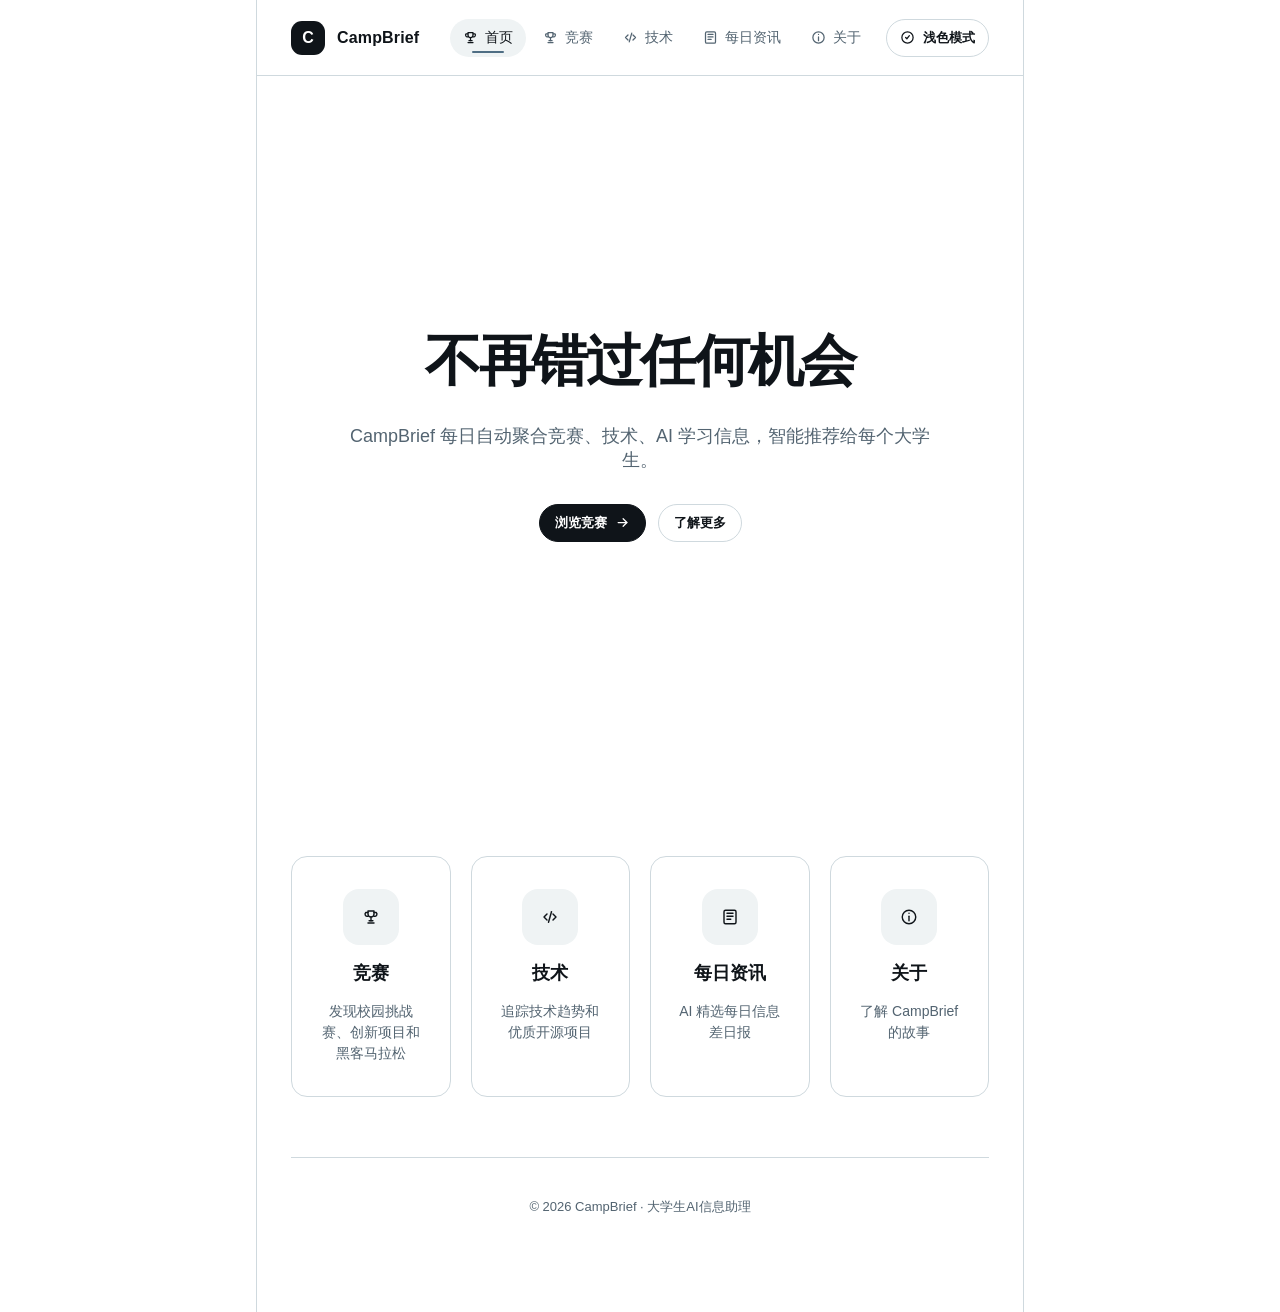
==== index.html @ 28378d20 "Initialize static site structure" ====
<!DOCTYPE html>
<html lang="zh-CN">
<head>
<meta charset="UTF-8">
<meta name="viewport" content="width=device-width, initial-scale=1.0">
<title>CampBrief - 大学生AI信息助理</title>
<link rel="stylesheet" href="assets/css/style.css">
<style>
.hero{
  min-height:80vh;
  display:flex;
  flex-direction:column;
  align-items:center;
  justify-content:center;
  text-align:center;
  padding:60px 24px;
}
.hero h1{
  font-size:56px;
  line-height:1.1;
  letter-spacing:-.04em;
  margin-bottom:20px;
}
.hero .subtitle{
  font-size:18px;
  max-width:600px;
  margin-bottom:32px;
}
.hero-actions{
  display:flex;
  gap:12px;
}
.modules{
  display:grid;
  grid-template-columns:repeat(4,1fr);
  gap:20px;
  padding:60px 0;
}
.module-card{
  display:flex;
  flex-direction:column;
  align-items:center;
  gap:16px;
  padding:32px 24px;
  border:1px solid var(--line);
  border-radius:16px;
  background:var(--panel);
  text-decoration:none;
  color:var(--text);
  transition:all .2s;
}
.module-card:hover{
  border-color:var(--line-strong);
  background:var(--control-hover);
}
.module-icon{
  width:56px;
  height:56px;
  display:grid;
  place-items:center;
  border-radius:16px;
  background:var(--option-accent-soft);
}
.module-title{
  font-size:18px;
  font-weight:700;
}
.module-desc{
  font-size:14px;
  color:var(--muted);
  text-align:center;
  line-height:1.5;
}
.footer{
  padding:40px 0;
  border-top:1px solid var(--line);
  text-align:center;
  color:var(--muted);
  font-size:13px;
}
@media(max-width:860px){
  .hero h1{font-size:36px}
  .modules{grid-template-columns:1fr 1fr}
}
@media(max-width:560px){
  .modules{grid-template-columns:1fr}
}
</style>
</head>
<body data-theme="x-light">
<svg width="0" height="0" aria-hidden="true" focusable="false" style="position:absolute">
  <symbol id="i-trophy" viewBox="0 0 24 24"><path d="M8 4h8v4a4 4 0 0 1-8 0z"/><path d="M8 6H5a3 3 0 0 0 3 5"/><path d="M16 6h3a3 3 0 0 1-3 5"/><path d="M12 12v5"/><path d="M8 20h8"/><path d="M9.5 17h5"/></symbol>
  <symbol id="i-code" viewBox="0 0 24 24"><path d="m8 8-4 4 4 4"/><path d="m16 8 4 4-4 4"/><path d="m14 5-4 14"/></symbol>
  <symbol id="i-bot" viewBox="0 0 24 24"><rect x="5" y="8" width="14" height="11" rx="4"/><path d="M12 8V4"/><path d="M9 13h.01"/><path d="M15 13h.01"/><path d="M9.5 17h5"/></symbol>
  <symbol id="i-status" viewBox="0 0 24 24"><path d="M9 12l2 2 4-5"/><circle cx="12" cy="12" r="9"/></symbol>
  <symbol id="i-news" viewBox="0 0 24 24"><rect x="4" y="3" width="16" height="18" rx="2"/><path d="M8 7h8"/><path d="M8 11h8"/><path d="M8 15h5"/></symbol>
  <symbol id="i-info" viewBox="0 0 24 24"><circle cx="12" cy="12" r="9"/><path d="M12 11v6"/><path d="M12 7h.01"/></symbol>
  <symbol id="i-arrow" viewBox="0 0 24 24"><path d="M5 12h14"/><path d="m13 6 6 6-6 6"/></symbol>
</svg>

<div class="page-shell">
  <main class="main-column">
    <header class="topbar">
      <a href="index.html" class="brand">
        <span class="brand-mark">C</span>
        <span>CampBrief</span>
      </a>
      <div class="top-actions">
        <nav class="nav" aria-label="主导航">
          <a href="index.html" class="nav-link active"><svg class="icon-sm icon"><use href="#i-trophy"/></svg>首页</a>
          <a href="pages/competitions/index.html" class="nav-link"><svg class="icon-sm icon"><use href="#i-trophy"/></svg>竞赛</a>
          <a href="pages/tech/index.html" class="nav-link"><svg class="icon-sm icon"><use href="#i-code"/></svg>技术</a>
          <a href="pages/daily-news/index.html" class="nav-link"><svg class="icon-sm icon"><use href="#i-news"/></svg>每日资讯</a>
          <a href="pages/about/index.html" class="nav-link"><svg class="icon-sm icon"><use href="#i-info"/></svg>关于</a>
        </nav>
        <button class="theme-toggle" id="themeToggle" type="button" aria-label="切换主题">
          <svg class="icon-sm icon"><use href="#i-status"/></svg>
          <span>浅色模式</span>
        </button>
      </div>
    </header>

    <div class="inner">
      <section class="hero">
        <h1>不再错过任何机会</h1>
        <p class="subtitle">CampBrief 每日自动聚合竞赛、技术、AI 学习信息，智能推荐给每个大学生。</p>
        <div class="hero-actions">
          <a href="pages/competitions/index.html" class="btn btn-primary">浏览竞赛 <svg class="icon-sm icon"><use href="#i-arrow"/></svg></a>
          <a href="pages/about/index.html" class="btn btn-secondary">了解更多</a>
        </div>
      </section>

      <section class="modules">
        <a href="pages/competitions/index.html" class="module-card">
          <span class="module-icon"><svg class="icon"><use href="#i-trophy"/></svg></span>
          <span class="module-title">竞赛</span>
          <span class="module-desc">发现校园挑战赛、创新项目和黑客马拉松</span>
        </a>
        <a href="pages/tech/index.html" class="module-card">
          <span class="module-icon"><svg class="icon"><use href="#i-code"/></svg></span>
          <span class="module-title">技术</span>
          <span class="module-desc">追踪技术趋势和优质开源项目</span>
        </a>
        <a href="pages/daily-news/index.html" class="module-card">
          <span class="module-icon"><svg class="icon"><use href="#i-news"/></svg></span>
          <span class="module-title">每日资讯</span>
          <span class="module-desc">AI 精选每日信息差日报</span>
        </a>
        <a href="pages/about/index.html" class="module-card">
          <span class="module-icon"><svg class="icon"><use href="#i-info"/></svg></span>
          <span class="module-title">关于</span>
          <span class="module-desc">了解 CampBrief 的故事</span>
        </a>
      </section>

      <footer class="footer">
        <p>© 2026 CampBrief · 大学生AI信息助理</p>
      </footer>
    </div>
  </main>
</div>

<script src="assets/js/main.js"></script>
</body>
</html>
---- assets/css/style.css ----
:root{
  --space:#000000;
  --navy:#0F1419;
  --blue:#1D9BF0;
  --mist:#71767B;
  --ice:#E7E9EA;
  --panel:#0F1419;
  --panel-2:#16181C;
  --line:#2F3336;
  --line-strong:#536471;
  --text:#E7E9EA;
  --muted:#71767B;
  --soft:#536471;
  --disabled:#4D545A;
  --accent:#1D9BF0;
  --option-accent:#8AB4D6;
  --option-accent-soft:rgba(138,180,214,.12);
  --focus-ring:rgba(29,155,240,.16);
  --thumb-orbit:rgba(239,243,244,.08);
  --thumb-line:rgba(239,243,244,.12);
  --control-hover:rgba(231,233,234,.08);
  --solid-action-bg:#E7E9EA;
  --solid-action-text:#000000;
  --brand-mark-bg:#E7E9EA;
  --brand-mark-text:#000000;
  --radius:14px;
  --radius-sm:10px;
  --font:"Inter","Noto Sans SC","PingFang SC","Microsoft YaHei",Arial,sans-serif;
}

body[data-theme="x-light"]{
  --space:#FFFFFF;
  --navy:#F7F9F9;
  --blue:#1D9BF0;
  --mist:#536471;
  --ice:#0F1419;
  --panel:#FFFFFF;
  --panel-2:#EFF3F4;
  --line:#CFD9DE;
  --line-strong:#8B98A5;
  --text:#0F1419;
  --muted:#536471;
  --soft:#71767B;
  --disabled:#AAB8C2;
  --accent:#1D9BF0;
  --option-accent:#4F6E84;
  --option-accent-soft:#EFF3F4;
  --focus-ring:rgba(29,155,240,.16);
  --thumb-orbit:rgba(15,20,25,.08);
  --thumb-line:rgba(15,20,25,.12);
  --control-hover:#EFF3F4;
  --status-pending-text:#536471;
  --status-pending-line:#CFD9DE;
  --status-pending-bg:#F7F9F9;
  --status-open-text:#0F6FAE;
  --status-open-line:rgba(29,155,240,.44);
  --status-open-bg:rgba(29,155,240,.10);
  --status-closed-text:#71767B;
  --status-closed-line:#CFD9DE;
  --status-closed-bg:#EFF3F4;
  --status-done-text:#536471;
  --status-done-line:#CFD9DE;
  --status-done-bg:#F7F9F9;
  --solid-action-bg:#0F1419;
  --solid-action-text:#FFFFFF;
  --brand-mark-bg:#0F1419;
  --brand-mark-text:#FFFFFF;
}

*{box-sizing:border-box;margin:0;padding:0}
html{background:var(--space)}
body{
  min-height:100vh;
  font-family:var(--font);
  color:var(--text);
  background:var(--space);
  -webkit-font-smoothing:antialiased;
}
button,input{font:inherit}
button{cursor:pointer}

.icon{
  width:18px;
  height:18px;
  stroke:currentColor;
  stroke-width:1.9;
  stroke-linecap:round;
  stroke-linejoin:round;
  fill:none;
  flex:0 0 auto;
}
.icon-sm{width:15px;height:15px;stroke-width:2}

.page-shell{
  min-height:100vh;
  display:grid;
  grid-template-columns:minmax(0,1fr) minmax(720px,60vw) minmax(0,1fr);
}
.main-column{
  grid-column:2;
  min-height:100vh;
  border-left:1px solid var(--line);
  border-right:1px solid var(--line);
  background:var(--space);
}
.inner{
  width:100%;
  padding:0 34px 56px;
}

.topbar{
  height:76px;
  display:flex;
  align-items:center;
  justify-content:space-between;
  border-bottom:1px solid var(--line);
  padding:0 34px;
  background:var(--space);
}
.top-actions{
  display:flex;
  align-items:center;
  gap:12px;
}
.theme-toggle{
  display:inline-flex;
  align-items:center;
  gap:8px;
  min-height:38px;
  padding:0 13px;
  border:1px solid var(--line);
  border-radius:999px;
  color:var(--text);
  background:var(--panel);
  font-size:13px;
  font-weight:720;
}
.theme-toggle:hover{
  background:var(--control-hover);
  border-color:var(--line-strong);
}
.brand{
  display:flex;
  align-items:center;
  gap:12px;
  font-weight:760;
  letter-spacing:.01em;
  color:var(--text);
  text-decoration:none;
}
.brand-mark{
  width:34px;
  height:34px;
  display:grid;
  place-items:center;
  border-radius:11px;
  color:var(--brand-mark-text);
  background:var(--brand-mark-bg);
  font-weight:850;
}
.nav{
  display:flex;
  align-items:center;
  gap:4px;
}
.nav-link{
  position:relative;
  display:flex;
  align-items:center;
  gap:7px;
  padding:10px 13px;
  border:0;
  border-radius:999px;
  color:var(--muted);
  background:transparent;
  font-size:14px;
  text-decoration:none;
}
.nav-link.active{
  color:var(--text);
  background:var(--control-hover);
}
.nav-link.active::after{
  content:"";
  position:absolute;
  left:22px;
  right:22px;
  bottom:4px;
  height:2px;
  border-radius:999px;
  background:var(--option-accent);
}

.title-row{
  display:flex;
  align-items:flex-end;
  justify-content:space-between;
  gap:24px;
  padding:42px 0 24px;
}
.eyebrow{
  display:inline-flex;
  align-items:center;
  gap:8px;
  color:var(--option-accent);
  font-size:13px;
  font-weight:700;
  letter-spacing:.08em;
  text-transform:uppercase;
  margin-bottom:10px;
}
h1{
  font-size:42px;
  line-height:1.05;
  letter-spacing:-.035em;
}
.subtitle{
  margin-top:12px;
  color:var(--muted);
  font-size:15px;
}
.count-pill{
  display:inline-flex;
  align-items:center;
  gap:8px;
  min-width:148px;
  justify-content:center;
  padding:10px 14px;
  color:var(--text);
  border:1px solid var(--line);
  border-radius:999px;
  background:var(--panel-2);
  font-size:13px;
  white-space:nowrap;
}

.filter-panel{
  border:1px solid var(--line);
  border-radius:18px;
  background:var(--panel);
  padding:26px;
}
.filter-row{
  display:grid;
  grid-template-columns:118px 1fr;
  gap:18px;
  align-items:center;
}
.filter-row + .filter-row{margin-top:22px}
.filter-label{
  display:flex;
  align-items:center;
  gap:8px;
  color:var(--text);
  font-size:15px;
  font-weight:720;
}
.options{
  display:flex;
  align-items:center;
  flex-wrap:wrap;
  gap:10px 18px;
}
.option{
  display:inline-flex;
  align-items:center;
  gap:7px;
  min-height:32px;
  border:0;
  border-radius:999px;
  padding:6px 0;
  color:var(--muted);
  background:transparent;
  font-size:15px;
}
.option:hover{color:var(--text)}
.option.active{
  color:var(--option-accent);
  font-weight:720;
}
.option.active .option-dot{background:var(--option-accent)}
.option-dot{
  width:6px;
  height:6px;
  border-radius:50%;
  background:transparent;
  box-shadow:0 0 0 1px currentColor inset;
}
.search-wrap{
  position:relative;
  margin-top:24px;
}
.search-wrap .icon{
  position:absolute;
  left:18px;
  top:50%;
  transform:translateY(-50%);
  color:var(--muted);
}
.search-input{
  width:100%;
  height:48px;
  padding:0 18px 0 48px;
  color:var(--text);
  background:var(--panel-2);
  border:1px solid var(--line);
  border-radius:999px;
  outline:none;
}
.search-input::placeholder{color:var(--soft)}
.search-input:focus{
  border-color:var(--accent);
  box-shadow:0 0 0 3px var(--focus-ring);
}

.content-toolbar{
  display:flex;
  align-items:center;
  justify-content:space-between;
  padding:28px 2px 14px;
  color:var(--muted);
  font-size:14px;
}
.sort-pill{
  display:inline-flex;
  align-items:center;
  gap:8px;
  color:var(--muted);
  border:1px solid var(--line);
  border-radius:999px;
  background:var(--panel);
  padding:8px 12px;
}

.cards{
  display:flex;
  flex-direction:column;
  gap:16px;
}
.card{
  display:grid;
  grid-template-columns:260px minmax(0,1fr);
  gap:24px;
  padding:18px;
  border:1px solid var(--line);
  border-radius:16px;
  background:var(--panel);
}
.card[hidden]{display:none}
.thumb{
  min-height:164px;
  border:1px solid var(--line);
  border-radius:13px;
  background:var(--panel-2);
  display:grid;
  place-items:center;
  overflow:hidden;
  position:relative;
}
.thumb::before,
.thumb::after{
  content:"";
  position:absolute;
  border-radius:999px;
  border:1px solid var(--thumb-orbit);
}
.thumb::before{
  width:170px;
  height:170px;
  right:-54px;
  top:-72px;
}
.thumb::after{
  width:230px;
  height:230px;
  left:-98px;
  bottom:-136px;
}
.thumb-inner{
  position:relative;
  z-index:1;
  display:flex;
  flex-direction:column;
  align-items:center;
  gap:12px;
  color:var(--muted);
  font-size:13px;
}
.thumb-icon{
  width:54px;
  height:54px;
  border-radius:18px;
  display:grid;
  place-items:center;
  border:1px solid var(--line);
  background:var(--option-accent-soft);
}
.thumb-lines{
  display:flex;
  flex-direction:column;
  gap:6px;
  align-items:center;
}
.thumb-lines span{
  display:block;
  height:5px;
  border-radius:999px;
  background:var(--thumb-line);
}
.thumb-lines span:nth-child(1){width:112px}
.thumb-lines span:nth-child(2){width:72px}

.card-main{
  min-width:0;
  display:flex;
  flex-direction:column;
  gap:12px;
}
.card-head{
  display:flex;
  justify-content:space-between;
  gap:18px;
  align-items:flex-start;
}
.card-title{
  color:var(--text);
  font-size:21px;
  line-height:1.3;
  font-weight:780;
  letter-spacing:-.015em;
}
.meta-line{
  display:flex;
  align-items:center;
  flex-wrap:wrap;
  gap:10px 16px;
  color:var(--muted);
  font-size:14px;
}
.meta-item{
  display:inline-flex;
  align-items:center;
  gap:7px;
}
.desc{
  color:var(--muted);
  font-size:14px;
  line-height:1.7;
  max-width:680px;
}

.badge{
  display:inline-flex;
  align-items:center;
  gap:7px;
  height:30px;
  padding:0 11px;
  border-radius:999px;
  border:1px solid var(--line);
  color:var(--muted);
  background:var(--panel-2);
  font-size:12px;
  font-weight:720;
  white-space:nowrap;
}
.badge-prize{
  color:var(--ice);
  border-color:var(--line-strong);
  background:var(--option-accent-soft);
}
.status-badge.status-pending{
  color:var(--status-pending-text,#8B98A5);
  border-color:var(--status-pending-line,#38444D);
  background:var(--status-pending-bg,rgba(56,68,77,.18));
}
.status-badge.status-open{
  color:var(--status-open-text,#1D9BF0);
  border-color:var(--status-open-line,rgba(29,155,240,.72));
  background:var(--status-open-bg,rgba(29,155,240,.12));
}
.status-badge.status-closed{
  color:var(--status-closed-text,#71767B);
  border-color:var(--status-closed-line,#2F3336);
  background:var(--status-closed-bg,rgba(47,51,54,.38));
}
.status-badge.status-done{
  color:var(--status-done-text,#A5ADB4);
  border-color:var(--status-done-line,#38444D);
  background:var(--status-done-bg,rgba(56,68,77,.18));
}

.actions{
  display:flex;
  align-items:center;
  gap:10px;
  margin-top:auto;
  padding-top:4px;
}
.btn{
  display:inline-flex;
  align-items:center;
  justify-content:center;
  gap:8px;
  min-height:38px;
  border-radius:999px;
  padding:0 15px;
  border:1px solid var(--line);
  background:transparent;
  color:var(--text);
  font-size:13px;
  font-weight:740;
}
.btn-primary{
  color:var(--solid-action-text);
  background:var(--solid-action-bg);
  border-color:var(--solid-action-bg);
}
.btn-secondary:hover{
  color:var(--text);
  border-color:var(--line-strong);
  background:var(--control-hover);
}

.pagination{
  display:flex;
  align-items:center;
  justify-content:center;
  gap:10px;
  padding-top:28px;
}
.page-btn{
  width:40px;
  height:40px;
  display:inline-flex;
  align-items:center;
  justify-content:center;
  border-radius:50%;
  border:1.5px solid var(--line);
  color:var(--soft);
  background:var(--panel);
  font-size:14px;
  font-weight:600;
  transition:all .15s;
}
.page-btn:hover{
  color:var(--text);
  border-color:var(--line-strong);
}
.page-btn.active{
  color:var(--text);
  border-color:var(--text);
  background:var(--panel);
  font-weight:800;
}

.placeholder-panel{
  border:1px solid var(--line);
  border-radius:18px;
  background:var(--panel);
  padding:28px;
}
.placeholder-panel h2{
  color:var(--text);
  font-size:22px;
  line-height:1.3;
  margin-bottom:12px;
}
.placeholder-panel p{
  color:var(--muted);
  font-size:15px;
  line-height:1.8;
  max-width:720px;
}
.placeholder-actions{
  display:flex;
  align-items:center;
  flex-wrap:wrap;
  gap:12px;
  margin-top:22px;
}
a.btn{
  text-decoration:none;
}

@media(max-width:1200px){
  .page-shell{grid-template-columns:0 minmax(0,1fr) 0}
  .main-column{border:0}
  .inner,.topbar{padding-left:24px;padding-right:24px}
}
@media(max-width:860px){
  .topbar{height:auto;align-items:flex-start;gap:16px;padding-top:16px;padding-bottom:16px;position:static}
  .top-actions{align-items:flex-end;flex-direction:column}
  .nav{flex-wrap:wrap;justify-content:flex-end}
  .title-row{align-items:flex-start;flex-direction:column}
  .filter-row{grid-template-columns:1fr;gap:10px}
  .card{grid-template-columns:1fr}
  .thumb{min-height:150px}
  .card-head{flex-direction:column}
  .actions{flex-wrap:wrap}
}
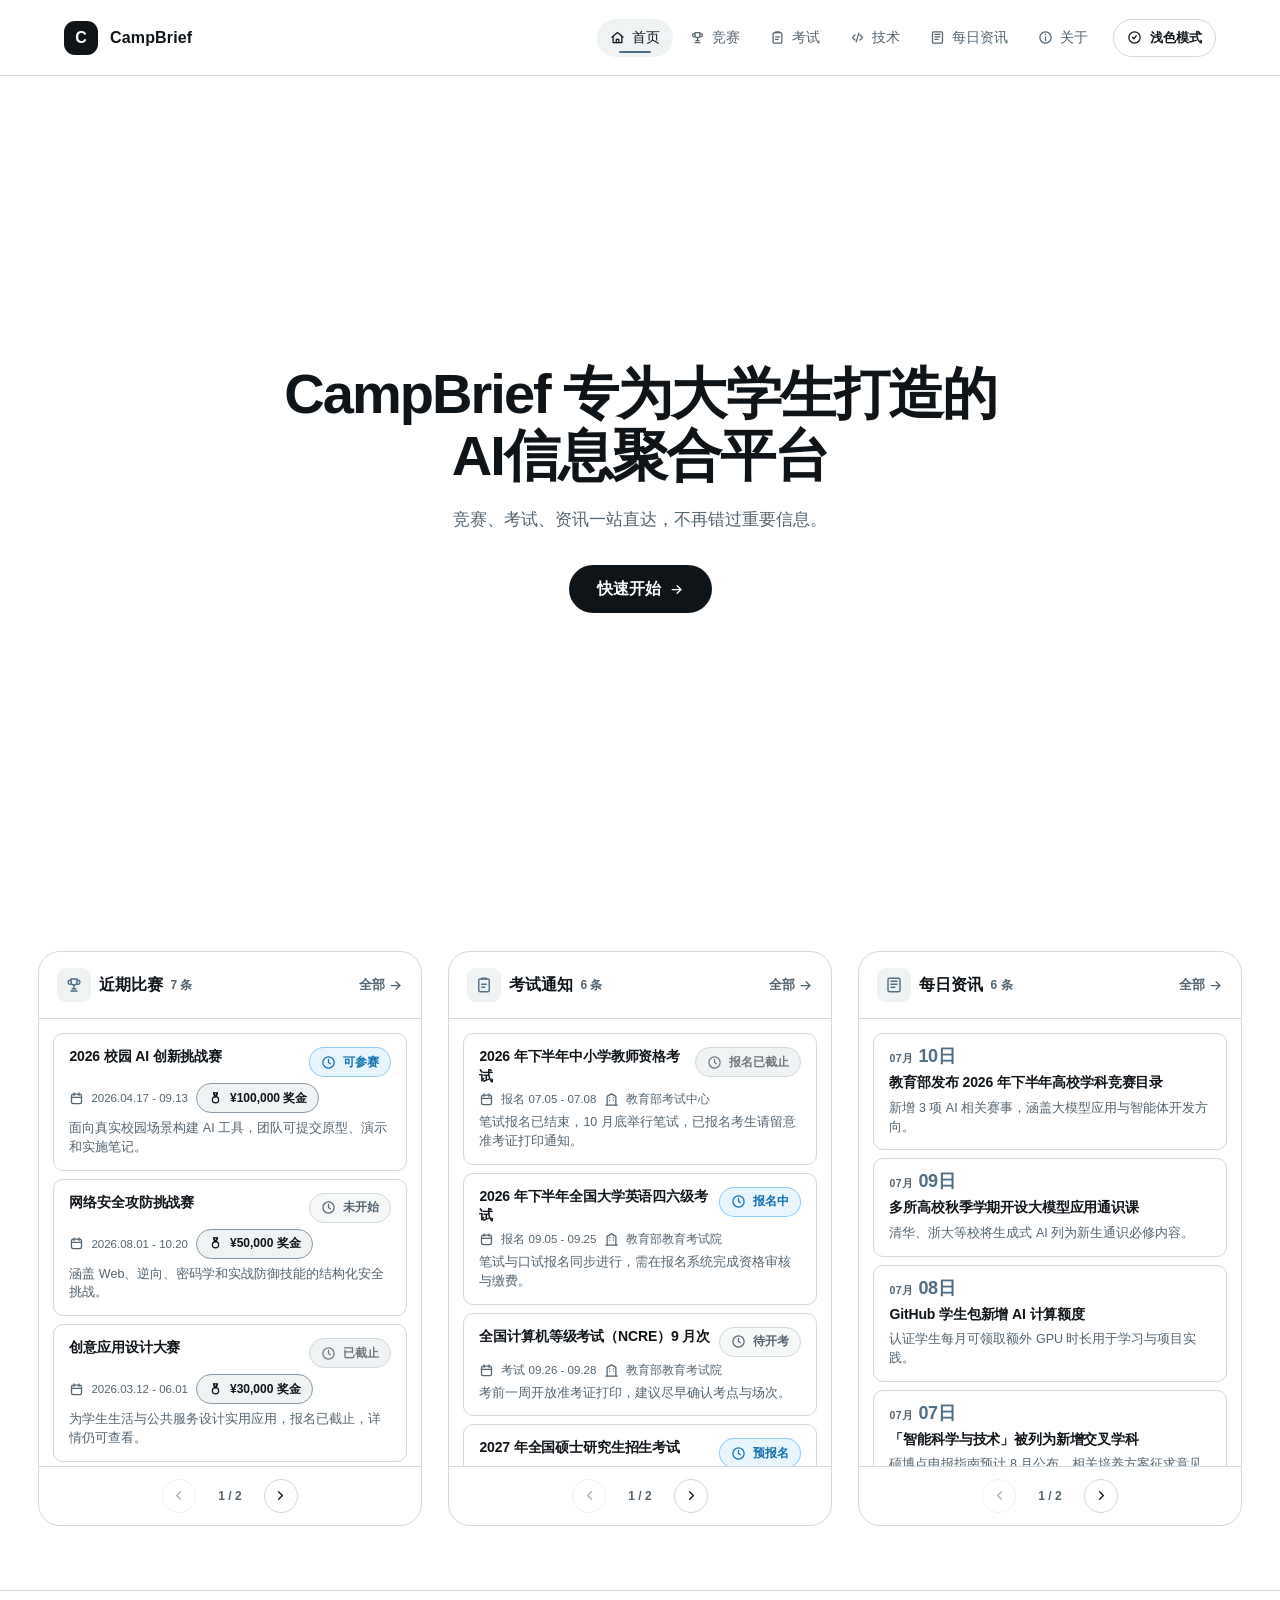
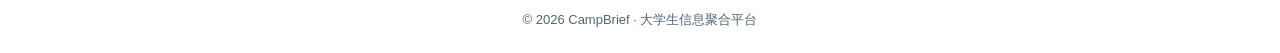
==== commit cd96bc56: "feat: 首页重构与展板布局 重构首页为 Hero 首屏 + 三列手机比例展板（竞赛/考试/资讯）+ 分页布局；数据由 home.js 内联 SAMPLE 驱动渲染，兼容 file:// 直接打开。" ====
--- a/index.html
+++ b/index.html
@@ -3,163 +3,119 @@
 <head>
 <meta charset="UTF-8">
 <meta name="viewport" content="width=device-width, initial-scale=1.0">
-<title>CampBrief - 大学生AI信息助理</title>
+<title>CampBrief - 大学生信息聚合平台</title>
 <link rel="stylesheet" href="assets/css/style.css">
-<style>
-.hero{
-  min-height:80vh;
-  display:flex;
-  flex-direction:column;
-  align-items:center;
-  justify-content:center;
-  text-align:center;
-  padding:60px 24px;
-}
-.hero h1{
-  font-size:56px;
-  line-height:1.1;
-  letter-spacing:-.04em;
-  margin-bottom:20px;
-}
-.hero .subtitle{
-  font-size:18px;
-  max-width:600px;
-  margin-bottom:32px;
-}
-.hero-actions{
-  display:flex;
-  gap:12px;
-}
-.modules{
-  display:grid;
-  grid-template-columns:repeat(4,1fr);
-  gap:20px;
-  padding:60px 0;
-}
-.module-card{
-  display:flex;
-  flex-direction:column;
-  align-items:center;
-  gap:16px;
-  padding:32px 24px;
-  border:1px solid var(--line);
-  border-radius:16px;
-  background:var(--panel);
-  text-decoration:none;
-  color:var(--text);
-  transition:all .2s;
-}
-.module-card:hover{
-  border-color:var(--line-strong);
-  background:var(--control-hover);
-}
-.module-icon{
-  width:56px;
-  height:56px;
-  display:grid;
-  place-items:center;
-  border-radius:16px;
-  background:var(--option-accent-soft);
-}
-.module-title{
-  font-size:18px;
-  font-weight:700;
-}
-.module-desc{
-  font-size:14px;
-  color:var(--muted);
-  text-align:center;
-  line-height:1.5;
-}
-.footer{
-  padding:40px 0;
-  border-top:1px solid var(--line);
-  text-align:center;
-  color:var(--muted);
-  font-size:13px;
-}
-@media(max-width:860px){
-  .hero h1{font-size:36px}
-  .modules{grid-template-columns:1fr 1fr}
-}
-@media(max-width:560px){
-  .modules{grid-template-columns:1fr}
-}
-</style>
+<link rel="stylesheet" href="assets/css/home.css">
 </head>
 <body data-theme="x-light">
 <svg width="0" height="0" aria-hidden="true" focusable="false" style="position:absolute">
+  <symbol id="i-home" viewBox="0 0 24 24"><path d="M3 11.5 12 4l9 7.5"/><path d="M5 10.5V20h14v-9.5"/><path d="M10 20v-5h4v5"/></symbol>
   <symbol id="i-trophy" viewBox="0 0 24 24"><path d="M8 4h8v4a4 4 0 0 1-8 0z"/><path d="M8 6H5a3 3 0 0 0 3 5"/><path d="M16 6h3a3 3 0 0 1-3 5"/><path d="M12 12v5"/><path d="M8 20h8"/><path d="M9.5 17h5"/></symbol>
+  <symbol id="i-exam" viewBox="0 0 24 24"><rect x="5" y="4" width="14" height="17" rx="2"/><path d="M9 4V3h6v1"/><path d="M9 11h6"/><path d="M9 15h4"/></symbol>
   <symbol id="i-code" viewBox="0 0 24 24"><path d="m8 8-4 4 4 4"/><path d="m16 8 4 4-4 4"/><path d="m14 5-4 14"/></symbol>
-  <symbol id="i-bot" viewBox="0 0 24 24"><rect x="5" y="8" width="14" height="11" rx="4"/><path d="M12 8V4"/><path d="M9 13h.01"/><path d="M15 13h.01"/><path d="M9.5 17h5"/></symbol>
-  <symbol id="i-status" viewBox="0 0 24 24"><path d="M9 12l2 2 4-5"/><circle cx="12" cy="12" r="9"/></symbol>
   <symbol id="i-news" viewBox="0 0 24 24"><rect x="4" y="3" width="16" height="18" rx="2"/><path d="M8 7h8"/><path d="M8 11h8"/><path d="M8 15h5"/></symbol>
   <symbol id="i-info" viewBox="0 0 24 24"><circle cx="12" cy="12" r="9"/><path d="M12 11v6"/><path d="M12 7h.01"/></symbol>
+  <symbol id="i-status" viewBox="0 0 24 24"><path d="M9 12l2 2 4-5"/><circle cx="12" cy="12" r="9"/></symbol>
   <symbol id="i-arrow" viewBox="0 0 24 24"><path d="M5 12h14"/><path d="m13 6 6 6-6 6"/></symbol>
+  <symbol id="i-chevron-left" viewBox="0 0 24 24"><path d="m15 6-6 6 6 6"/></symbol>
+  <symbol id="i-chevron-right" viewBox="0 0 24 24"><path d="m9 6 6 6-6 6"/></symbol>
+  <symbol id="i-calendar" viewBox="0 0 24 24"><rect x="4" y="5" width="16" height="15" rx="3"/><path d="M8 3v4"/><path d="M16 3v4"/><path d="M4 10h16"/></symbol>
+  <symbol id="i-medal" viewBox="0 0 24 24"><circle cx="12" cy="14" r="5"/><path d="M9 3h6l-1.5 6h-3z"/><path d="m9 3 3 6 3-6"/></symbol>
+  <symbol id="i-clock" viewBox="0 0 24 24"><circle cx="12" cy="12" r="9"/><path d="M12 7v5l3 2"/></symbol>
+  <symbol id="i-org" viewBox="0 0 24 24"><path d="M3 21h18"/><path d="M5 21V7l7-4 7 4v14"/><path d="M9 9h.01"/><path d="M15 9h.01"/><path d="M9 13h.01"/><path d="M15 13h.01"/></symbol>
 </svg>
 
-<div class="page-shell">
-  <main class="main-column">
-    <header class="topbar">
-      <a href="index.html" class="brand">
-        <span class="brand-mark">C</span>
-        <span>CampBrief</span>
-      </a>
-      <div class="top-actions">
-        <nav class="nav" aria-label="主导航">
-          <a href="index.html" class="nav-link active"><svg class="icon-sm icon"><use href="#i-trophy"/></svg>首页</a>
-          <a href="pages/competitions/index.html" class="nav-link"><svg class="icon-sm icon"><use href="#i-trophy"/></svg>竞赛</a>
-          <a href="pages/tech/index.html" class="nav-link"><svg class="icon-sm icon"><use href="#i-code"/></svg>技术</a>
-          <a href="pages/daily-news/index.html" class="nav-link"><svg class="icon-sm icon"><use href="#i-news"/></svg>每日资讯</a>
-          <a href="pages/about/index.html" class="nav-link"><svg class="icon-sm icon"><use href="#i-info"/></svg>关于</a>
-        </nav>
-        <button class="theme-toggle" id="themeToggle" type="button" aria-label="切换主题">
-          <svg class="icon-sm icon"><use href="#i-status"/></svg>
-          <span>浅色模式</span>
-        </button>
-      </div>
-    </header>
+<div class="home-shell">
+  <header class="topbar">
+    <a href="index.html" class="brand">
+      <span class="brand-mark">C</span>
+      <span>CampBrief</span>
+    </a>
+    <div class="top-actions">
+      <nav class="nav" aria-label="主导航">
+        <a href="index.html" class="nav-link active"><svg class="icon-sm icon"><use href="#i-home"/></svg>首页</a>
+        <a href="pages/competitions/index.html" class="nav-link"><svg class="icon-sm icon"><use href="#i-trophy"/></svg>竞赛</a>
+        <a href="pages/exams/index.html" class="nav-link"><svg class="icon-sm icon"><use href="#i-exam"/></svg>考试</a>
+        <a href="pages/tech/index.html" class="nav-link"><svg class="icon-sm icon"><use href="#i-code"/></svg>技术</a>
+        <a href="pages/daily-news/index.html" class="nav-link"><svg class="icon-sm icon"><use href="#i-news"/></svg>每日资讯</a>
+        <a href="pages/about/index.html" class="nav-link"><svg class="icon-sm icon"><use href="#i-info"/></svg>关于</a>
+      </nav>
+      <button class="theme-toggle" id="themeToggle" type="button" aria-label="切换主题">
+        <svg class="icon-sm icon"><use href="#i-status"/></svg>
+        <span>浅色模式</span>
+      </button>
+    </div>
+  </header>
 
-    <div class="inner">
-      <section class="hero">
-        <h1>不再错过任何机会</h1>
-        <p class="subtitle">CampBrief 每日自动聚合竞赛、技术、AI 学习信息，智能推荐给每个大学生。</p>
-        <div class="hero-actions">
-          <a href="pages/competitions/index.html" class="btn btn-primary">浏览竞赛 <svg class="icon-sm icon"><use href="#i-arrow"/></svg></a>
-          <a href="pages/about/index.html" class="btn btn-secondary">了解更多</a>
+  <section class="hero" id="hero">
+    <div class="hero-inner">
+      <h1 class="hero-title">CampBrief 专为大学生打造的AI信息聚合平台</h1>
+      <p class="hero-sub">竞赛、考试、资讯一站直达，不再错过重要信息。</p>
+      <button class="hero-btn" id="startBtn" type="button">
+        快速开始 <svg class="icon-sm icon"><use href="#i-arrow"/></svg>
+      </button>
+    </div>
+  </section>
+
+  <main class="home-main" id="boards">
+    <section class="board" data-board="competitions">
+      <header class="board-head">
+        <div class="board-title-wrap">
+          <span class="board-icon"><svg class="icon"><use href="#i-trophy"/></svg></span>
+          <h2 class="board-title">近期比赛</h2>
+          <span class="board-count" data-count="competitions"></span>
         </div>
-      </section>
+        <a class="board-more" href="pages/competitions/index.html">全部<svg class="icon-sm icon"><use href="#i-arrow"/></svg></a>
+      </header>
+      <div class="board-body"><div class="board-list" data-feed="competitions"></div></div>
+      <footer class="board-pager" data-pager="competitions">
+        <button class="pager-btn" data-action="prev" type="button"><svg class="icon-sm icon"><use href="#i-chevron-left"/></svg></button>
+        <span class="pager-info" data-page="competitions">1 / 1</span>
+        <button class="pager-btn" data-action="next" type="button"><svg class="icon-sm icon"><use href="#i-chevron-right"/></svg></button>
+      </footer>
+    </section>
 
-      <section class="modules">
-        <a href="pages/competitions/index.html" class="module-card">
-          <span class="module-icon"><svg class="icon"><use href="#i-trophy"/></svg></span>
-          <span class="module-title">竞赛</span>
-          <span class="module-desc">发现校园挑战赛、创新项目和黑客马拉松</span>
-        </a>
-        <a href="pages/tech/index.html" class="module-card">
-          <span class="module-icon"><svg class="icon"><use href="#i-code"/></svg></span>
-          <span class="module-title">技术</span>
-          <span class="module-desc">追踪技术趋势和优质开源项目</span>
-        </a>
-        <a href="pages/daily-news/index.html" class="module-card">
-          <span class="module-icon"><svg class="icon"><use href="#i-news"/></svg></span>
-          <span class="module-title">每日资讯</span>
-          <span class="module-desc">AI 精选每日信息差日报</span>
-        </a>
-        <a href="pages/about/index.html" class="module-card">
-          <span class="module-icon"><svg class="icon"><use href="#i-info"/></svg></span>
-          <span class="module-title">关于</span>
-          <span class="module-desc">了解 CampBrief 的故事</span>
-        </a>
-      </section>
+    <section class="board" data-board="exams">
+      <header class="board-head">
+        <div class="board-title-wrap">
+          <span class="board-icon"><svg class="icon"><use href="#i-exam"/></svg></span>
+          <h2 class="board-title">考试通知</h2>
+          <span class="board-count" data-count="exams"></span>
+        </div>
+        <a class="board-more" href="pages/exams/index.html">全部<svg class="icon-sm icon"><use href="#i-arrow"/></svg></a>
+      </header>
+      <div class="board-body"><div class="board-list" data-feed="exams"></div></div>
+      <footer class="board-pager" data-pager="exams">
+        <button class="pager-btn" data-action="prev" type="button"><svg class="icon-sm icon"><use href="#i-chevron-left"/></svg></button>
+        <span class="pager-info" data-page="exams">1 / 1</span>
+        <button class="pager-btn" data-action="next" type="button"><svg class="icon-sm icon"><use href="#i-chevron-right"/></svg></button>
+      </footer>
+    </section>
 
-      <footer class="footer">
-        <p>© 2026 CampBrief · 大学生AI信息助理</p>
+    <section class="board" data-board="news">
+      <header class="board-head">
+        <div class="board-title-wrap">
+          <span class="board-icon"><svg class="icon"><use href="#i-news"/></svg></span>
+          <h2 class="board-title">每日资讯</h2>
+          <span class="board-count" data-count="news"></span>
+        </div>
+        <a class="board-more" href="pages/daily-news/index.html">全部<svg class="icon-sm icon"><use href="#i-arrow"/></svg></a>
+      </header>
+      <div class="board-body"><div class="board-list" data-feed="news"></div></div>
+      <footer class="board-pager" data-pager="news">
+        <button class="pager-btn" data-action="prev" type="button"><svg class="icon-sm icon"><use href="#i-chevron-left"/></svg></button>
+        <span class="pager-info" data-page="news">1 / 1</span>
+        <button class="pager-btn" data-action="next" type="button"><svg class="icon-sm icon"><use href="#i-chevron-right"/></svg></button>
       </footer>
-    </div>
+    </section>
   </main>
+
+  <footer class="home-footer">
+    <p>© 2026 CampBrief · 大学生信息聚合平台</p>
+  </footer>
 </div>
 
 <script src="assets/js/main.js"></script>
+<script src="assets/js/home.js"></script>
 </body>
 </html>
--- a/assets/css/style.css
+++ b/assets/css/style.css
@@ -109,6 +109,9 @@
 }
 
 .topbar{
+  position:sticky;
+  top:0;
+  z-index:100;
   height:76px;
   display:flex;
   align-items:center;
@@ -116,6 +119,14 @@
   border-bottom:1px solid var(--line);
   padding:0 34px;
   background:var(--space);
+  transition:transform .35s cubic-bezier(.4,0,.2,1),box-shadow .35s cubic-bezier(.4,0,.2,1);
+}
+.topbar.is-hidden{
+  transform:translateY(-100%);
+}
+.topbar.is-visible{
+  transform:translateY(0);
+  box-shadow:0 4px 20px rgba(0,0,0,.06);
 }
 .top-actions{
   display:flex;
@@ -274,6 +285,16 @@
   font-size:15px;
 }
 .option:hover{color:var(--text)}
+.option:focus-visible,
+.calendar-close:focus-visible,
+.calendar-nav:focus-visible,
+.calendar-day:focus-visible,
+.calendar-period-trigger:focus-visible,
+.calendar-year-option:focus-visible,
+.calendar-month-option:focus-visible{
+  outline:3px solid var(--focus-ring);
+  outline-offset:3px;
+}
 .option.active{
   color:var(--option-accent);
   font-weight:720;
@@ -286,6 +307,17 @@
   background:transparent;
   box-shadow:0 0 0 1px currentColor inset;
 }
+.sr-only{
+  position:absolute;
+  width:1px;
+  height:1px;
+  padding:0;
+  margin:-1px;
+  overflow:hidden;
+  clip:rect(0,0,0,0);
+  white-space:nowrap;
+  border:0;
+}
 .search-wrap{
   position:relative;
   margin-top:24px;
@@ -337,6 +369,183 @@
   flex-direction:column;
   gap:16px;
 }
+.empty-state{
+  margin-top:16px;
+  padding:28px;
+  border:1px dashed var(--line-strong);
+  border-radius:16px;
+  color:var(--muted);
+  background:var(--panel-2);
+  text-align:center;
+  font-size:14px;
+}
+body.is-date-modal-open{overflow:hidden}
+.date-modal[hidden]{display:none}
+.date-modal{
+  position:fixed;
+  inset:0;
+  z-index:300;
+  display:grid;
+  place-items:center;
+  padding:20px;
+}
+.date-modal-backdrop{
+  position:absolute;
+  inset:0;
+  background:rgba(15,20,25,.46);
+  backdrop-filter:blur(3px);
+}
+.date-modal-dialog{
+  position:relative;
+  z-index:1;
+  width:min(100%,380px);
+  padding:22px;
+  border:1px solid var(--line);
+  border-radius:20px;
+  color:var(--text);
+  background:var(--panel);
+  box-shadow:0 24px 70px rgba(15,20,25,.22);
+}
+.date-modal-header,
+.calendar-month-nav,
+.date-modal-actions{
+  display:flex;
+  align-items:center;
+  justify-content:space-between;
+}
+.date-modal-kicker{
+  margin-bottom:4px;
+  color:var(--option-accent);
+  font-size:12px;
+  font-weight:720;
+  letter-spacing:.08em;
+}
+.date-modal-header h2{
+  font-size:21px;
+  letter-spacing:-.02em;
+}
+.calendar-close,
+.calendar-nav{
+  display:grid;
+  place-items:center;
+  border:1px solid var(--line);
+  color:var(--text);
+  background:var(--panel);
+}
+.calendar-close{
+  width:36px;
+  height:36px;
+  border-radius:50%;
+}
+.calendar-month-nav{margin-top:24px}
+.calendar-nav{
+  width:34px;
+  height:34px;
+  border-radius:10px;
+}
+.calendar-close:hover,
+.calendar-nav:hover{background:var(--control-hover);border-color:var(--line-strong)}
+.calendar-nav:disabled{
+  cursor:not-allowed;
+  opacity:.38;
+}
+.calendar-period{position:relative;display:flex;align-items:center;gap:2px}
+.calendar-period-trigger{
+  display:inline-flex;
+  align-items:center;
+  gap:4px;
+  border:0;
+  border-radius:8px;
+  padding:7px 5px;
+  color:var(--text);
+  background:transparent;
+  font-size:15px;
+  font-weight:760;
+}
+.calendar-period-trigger:hover{background:var(--control-hover)}
+.calendar-year-menu[hidden],
+.calendar-month-menu[hidden]{display:none}
+.calendar-year-menu,
+.calendar-month-menu{
+  position:absolute;
+  z-index:5;
+  top:calc(100% + 8px);
+  width:152px;
+  padding:6px;
+  border:1px solid var(--line);
+  border-radius:12px;
+  background:var(--panel);
+  box-shadow:0 12px 30px rgba(15,20,25,.16);
+}
+.calendar-year-menu{left:0}
+.calendar-month-menu{right:0}
+.calendar-year-option,
+.calendar-month-option{
+  width:100%;
+  display:flex;
+  align-items:center;
+  justify-content:space-between;
+  min-height:38px;
+  padding:0 10px;
+  border:0;
+  border-radius:8px;
+  color:var(--text);
+  background:transparent;
+  font-size:14px;
+  font-weight:700;
+  text-align:left;
+}
+.calendar-year-option:hover,
+.calendar-month-option:hover{background:var(--control-hover)}
+.calendar-year-option.is-selected,
+.calendar-month-option.is-selected{
+  color:var(--option-accent);
+  background:var(--option-accent-soft);
+}
+.calendar-year-option .icon,
+.calendar-month-option .icon{visibility:hidden}
+.calendar-year-option.is-selected .icon,
+.calendar-month-option.is-selected .icon{visibility:visible}
+.calendar-weekdays,
+.calendar-grid{
+  display:grid;
+  grid-template-columns:repeat(7,1fr);
+  gap:4px;
+}
+.calendar-weekdays{
+  margin-top:18px;
+  color:var(--soft);
+  text-align:center;
+  font-size:12px;
+  font-weight:700;
+}
+.calendar-grid{margin-top:8px}
+.calendar-day{
+  aspect-ratio:1;
+  display:grid;
+  place-items:center;
+  border:1px solid transparent;
+  border-radius:10px;
+  color:var(--text);
+  background:transparent;
+  font-size:14px;
+  font-weight:650;
+}
+.calendar-day:hover{background:var(--control-hover)}
+.calendar-day.is-today{border-color:var(--line-strong)}
+.calendar-day.is-selected{
+  border-color:var(--accent);
+  color:var(--solid-action-text);
+  background:var(--accent);
+}
+.calendar-blank{aspect-ratio:1}
+.date-modal-actions{
+  gap:10px;
+  margin-top:20px;
+  padding-top:18px;
+  border-top:1px solid var(--line);
+}
+.date-modal-actions .btn{flex:1}
 .card{
   display:grid;
   grid-template-columns:260px minmax(0,1fr);
--- a/assets/css/home.css
+++ b/assets/css/home.css
@@ -0,0 +1,427 @@
+/* 首页 - Hero + 三手机比例展板并列布局 */
+
+.home-shell{
+  min-height:100vh;
+  display:flex;
+  flex-direction:column;
+  background:var(--space);
+  scroll-behavior:smooth;
+}
+html{scroll-behavior:smooth}
+
+/* 顶栏 */
+.home-shell .topbar{
+  padding:0 5vw;
+}
+
+/* Hero 首屏区 */
+.hero{
+  flex:0 0 auto;
+  min-height:calc(100vh - 76px);
+  display:flex;
+  align-items:center;
+  justify-content:center;
+  padding:0 5vw;
+}
+.hero-inner{
+  text-align:center;
+  max-width:760px;
+}
+.hero-title{
+  font-size:clamp(32px,5vw,56px);
+  line-height:1.12;
+  letter-spacing:-.035em;
+  font-weight:820;
+  margin-bottom:18px;
+}
+.hero-sub{
+  color:var(--muted);
+  font-size:17px;
+  line-height:1.6;
+  margin-bottom:32px;
+}
+.hero-btn{
+  display:inline-flex;
+  align-items:center;
+  gap:8px;
+  min-height:48px;
+  padding:0 28px;
+  border-radius:999px;
+  border:0;
+  font-size:16px;
+  font-weight:740;
+  color:var(--solid-action-text);
+  background:var(--solid-action-bg);
+  cursor:pointer;
+  position:relative;
+  overflow:hidden;
+  transition:opacity .15s, transform .1s;
+  animation:heroIn .9s cubic-bezier(.22,1,.36,1) .55s backwards;
+}
+.hero-btn:hover{opacity:.88}
+.hero-btn:active{transform:scale(.97)}
+
+/* ===== Hero 入场动效 ===== */
+@keyframes heroIn{
+  from{ opacity:0; transform:translateY(22px); }
+  to{ opacity:1; transform:translateY(0); }
+}
+.hero-title{
+  animation:heroIn .9s cubic-bezier(.22,1,.36,1) .15s backwards;
+}
+.hero-sub{
+  animation:heroIn .9s cubic-bezier(.22,1,.36,1) .35s backwards;
+}
+
+/* ===== Hero 按钮涟漪 ===== */
+.ripple{
+  position:absolute;
+  border-radius:50%;
+  background:rgba(255,255,255,.35);
+  transform:scale(0);
+  pointer-events:none;
+  animation:rippleEffect .6s ease-out forwards;
+}
+@keyframes rippleEffect{
+  to{ transform:scale(4); opacity:0; }
+}
+
+/*
+  三列信息展板
+  首页在大屏下使用更宽的内容区；2:3 比例让单块看板既有足够的
+  信息容量，也不会像手机卡片一样显得过窄。
+*/
+.home-main{
+  flex:1;
+  display:grid;
+  grid-template-columns:repeat(3,minmax(0,1fr));
+  gap:clamp(24px,2.1vw,40px);
+  width:100%;
+  max-width:1560px;
+  padding:clamp(40px,4vw,64px) clamp(24px,3vw,64px) clamp(48px,5vw,72px);
+  min-height:0;
+  scroll-margin-top:20px;
+  margin:0 auto;
+  opacity:0;
+  transform:translateY(24px);
+  transition:opacity .6s cubic-bezier(.16,1,.3,1),
+             transform .6s cubic-bezier(.16,1,.3,1);
+}
+.home-main.is-visible{
+  opacity:1;
+  transform:translateY(0);
+}
+
+/* 单个展板面板 - 尺寸严格由比例决定，不受内容多少影响 */
+.board{
+  display:flex;
+  flex-direction:column;
+  aspect-ratio:2/3;
+  border:1px solid var(--line);
+  border-radius:22px;
+  background:var(--panel);
+  overflow:hidden;
+  min-height:0;
+  opacity:0;
+  transform:translateY(30px);
+  transition:opacity .7s cubic-bezier(.16,1,.3,1),
+             transform .7s cubic-bezier(.16,1,.3,1);
+}
+.board.is-visible{
+  opacity:1;
+  transform:translateY(0);
+}
+
+/* ===== 看板内部出场（head/body/pager 依次淡入上移） ===== */
+.board-head,
+.board-body,
+.board-pager{
+  opacity:0;
+  transform:translateY(10px);
+  transition:opacity .5s cubic-bezier(.22,1,.36,1),
+             transform .5s cubic-bezier(.22,1,.36,1);
+}
+.board.is-visible .board-head{
+  opacity:1;
+  transform:translateY(0);
+  transition-delay:.1s;
+}
+.board.is-visible .board-body{
+  opacity:1;
+  transform:translateY(0);
+  transition-delay:.2s;
+}
+.board.is-visible .board-pager{
+  opacity:1;
+  transform:translateY(0);
+  transition-delay:.3s;
+}
+.board-head{
+  display:flex;
+  align-items:center;
+  justify-content:space-between;
+  gap:8px;
+  padding:16px 18px;
+  border-bottom:1px solid var(--line);
+  flex-shrink:0;
+}
+.board-title-wrap{
+  display:flex;
+  align-items:center;
+  gap:8px;
+  min-width:0;
+}
+.board-icon{
+  width:34px;
+  height:34px;
+  flex:0 0 auto;
+  display:grid;
+  place-items:center;
+  border-radius:9px;
+  background:var(--option-accent-soft);
+  color:var(--option-accent);
+}
+.board-title{
+  font-size:16px;
+  font-weight:780;
+  letter-spacing:-.015em;
+  white-space:nowrap;
+}
+.board-count{
+  color:var(--muted);
+  font-size:12px;
+  font-weight:600;
+  white-space:nowrap;
+}
+.board-more{
+  display:inline-flex;
+  align-items:center;
+  gap:3px;
+  color:var(--muted);
+  font-size:13px;
+  font-weight:700;
+  text-decoration:none;
+  white-space:nowrap;
+  flex-shrink:0;
+}
+.board-more:hover{
+  color:var(--text);
+}
+
+/* 展板列表容器 - 绝对定位，内容不影响看板高度 */
+.board-body{
+  flex:1;
+  min-height:0;
+  position:relative;
+  overflow:hidden;
+}
+.board-list{
+  position:absolute;
+  inset:0;
+  overflow-y:auto;
+  padding:14px;
+  display:flex;
+  flex-direction:column;
+  gap:8px;
+  /* Firefox */
+  scrollbar-width:thin;
+  scrollbar-color:var(--line-strong) var(--panel);
+}
+
+/* Chromium / Safari：滚动轨道和滑块跟随当前主题，避免暗色模式出现白色滚动条。 */
+.board-list::-webkit-scrollbar{
+  width:12px;
+}
+.board-list::-webkit-scrollbar-track{
+  background:var(--panel);
+  border-left:1px solid var(--line);
+}
+.board-list::-webkit-scrollbar-thumb{
+  background:var(--line-strong);
+  border:3px solid var(--panel);
+  border-radius:999px;
+}
+.board-list::-webkit-scrollbar-thumb:hover{
+  background:var(--muted);
+}
+.board-list::-webkit-scrollbar-button{
+  display:none;
+  width:0;
+  height:0;
+}
+
+/* 条目 - 窄列适配 */
+.feed-item{
+  display:flex;
+  flex-direction:column;
+  gap:7px;
+  padding:13px 15px;
+  border:1px solid var(--line);
+  border-radius:10px;
+  background:var(--space);
+  opacity:0;
+  transform:translateY(12px);
+  transition:opacity .5s cubic-bezier(.22,1,.36,1),
+             transform .5s cubic-bezier(.22,1,.36,1),
+             border-color .15s,
+             background .15s,
+             box-shadow .2s;
+  flex-shrink:0;
+}
+.feed-item.is-in{
+  opacity:1;
+  transform:translateY(0);
+}
+.feed-item:hover{
+  border-color:var(--line-strong);
+  background:var(--control-hover);
+  transform:translateY(-2px);
+  box-shadow:0 4px 16px rgba(0,0,0,.08);
+}
+.feed-item-body{
+  display:flex;
+  flex-direction:column;
+  gap:6px;
+  min-width:0;
+}
+.feed-item-top{
+  display:flex;
+  align-items:flex-start;
+  justify-content:space-between;
+  gap:8px;
+}
+.feed-item-title{
+  font-size:14px;
+  font-weight:740;
+  line-height:1.4;
+  letter-spacing:-.01em;
+}
+.feed-item-desc{
+  color:var(--muted);
+  font-size:12.5px;
+  line-height:1.5;
+}
+.meta-line{
+  display:flex;
+  align-items:center;
+  flex-wrap:wrap;
+  gap:4px 8px;
+  color:var(--muted);
+  font-size:11.5px;
+}
+
+/* 资讯日期块 */
+.news-date{
+  display:flex;
+  align-items:baseline;
+  gap:5px;
+  color:var(--option-accent);
+}
+.news-day{
+  font-size:18px;
+  font-weight:820;
+  line-height:1;
+  letter-spacing:-.02em;
+}
+.news-month{
+  font-size:10.5px;
+  font-weight:700;
+  letter-spacing:.04em;
+  color:var(--muted);
+}
+
+/* 空状态 */
+.feed-empty{
+  padding:30px 16px;
+  text-align:center;
+  color:var(--muted);
+  font-size:13px;
+}
+
+/* 分页按钮区 */
+.board-pager{
+  display:flex;
+  align-items:center;
+  justify-content:center;
+  gap:12px;
+  padding:12px 18px;
+  border-top:1px solid var(--line);
+  flex-shrink:0;
+}
+.pager-btn{
+  width:34px;
+  height:34px;
+  display:inline-flex;
+  align-items:center;
+  justify-content:center;
+  border-radius:50%;
+  border:1px solid var(--line);
+  background:var(--panel);
+  color:var(--text);
+  cursor:pointer;
+  transition:background .15s, border-color .15s, opacity .15s;
+}
+.pager-btn:hover:not(:disabled){
+  background:var(--control-hover);
+  border-color:var(--line-strong);
+}
+.pager-btn:disabled{
+  opacity:.35;
+  cursor:not-allowed;
+}
+.pager-info{
+  color:var(--muted);
+  font-size:12px;
+  font-weight:600;
+  min-width:44px;
+  text-align:center;
+}
+
+/* 底部 */
+.home-footer{
+  padding:20px 0 24px;
+  text-align:center;
+  color:var(--muted);
+  font-size:13px;
+  border-top:1px solid var(--line);
+  flex-shrink:0;
+}
+
+/* 平板保留双列，让每块展板依然有舒适的阅读宽度。 */
+@media(max-width:1100px){
+  .home-shell .topbar{padding:0 24px}
+  .hero{padding:0 24px;min-height:calc(100vh - 76px)}
+  .hero-title{font-size:28px}
+  .hero-sub{font-size:15px}
+  .home-main{
+    grid-template-columns:repeat(2,minmax(0,1fr));
+    gap:20px;
+    padding:20px 24px;
+  }
+  .board{aspect-ratio:4/5}
+}
+
+/* 窄屏单列，并以固定可控高度取代超长的纵向比例。 */
+@media(max-width:680px){
+  .home-main{grid-template-columns:1fr;gap:16px;padding:16px 18px 28px}
+  .board{aspect-ratio:auto;min-height:520px}
+  .board-head{padding:14px 16px}
+  .board-list{padding:12px}
+}
+
+/* ===== 降级：尊重减少动效偏好 ===== */
+@media (prefers-reduced-motion: reduce){
+  .hero-title,.hero-sub,.hero-btn{
+    animation:none;
+  }
+  .board,.feed-item,.home-main{
+    opacity:1;
+    transform:none;
+    transition:border-color .15s, background .15s, box-shadow .2s;
+  }
+  .board-head,.board-body,.board-pager{
+    opacity:1;
+    transform:none;
+  }
+  .ripple{ display:none; }
+}
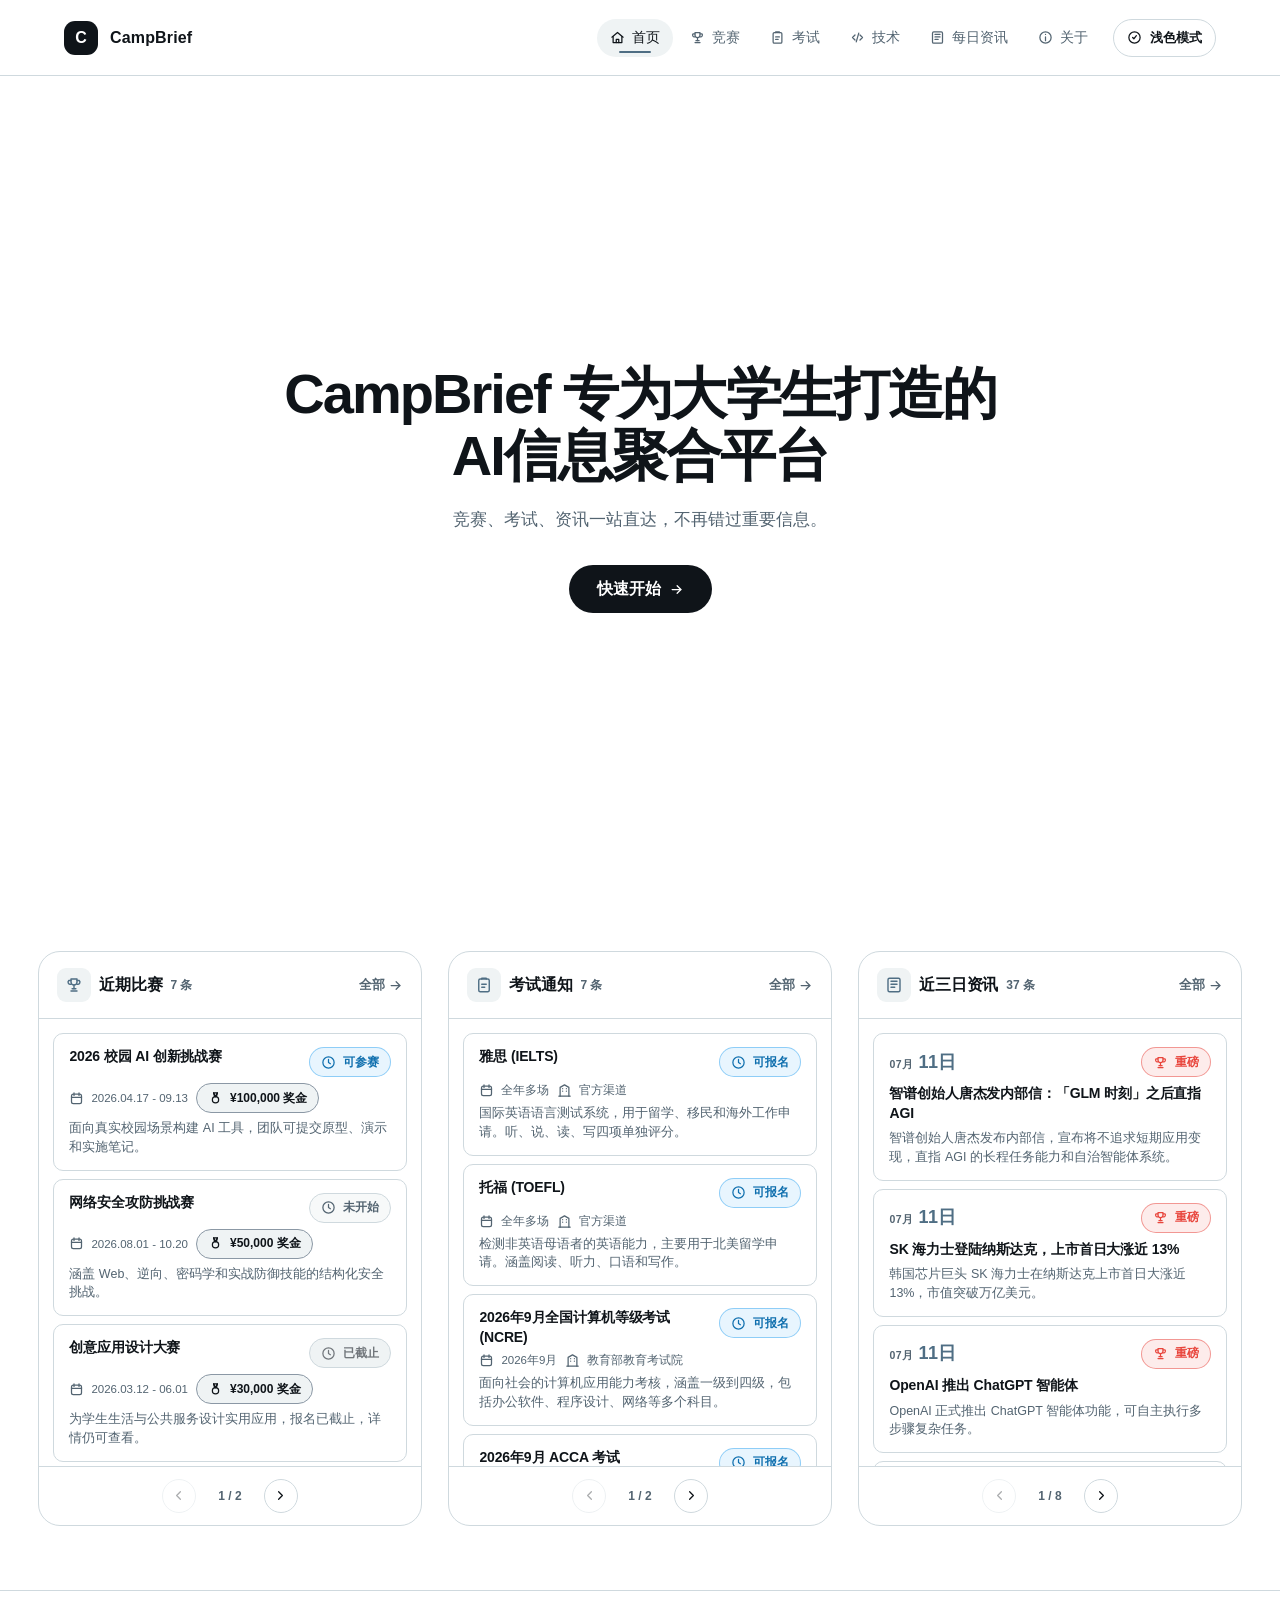
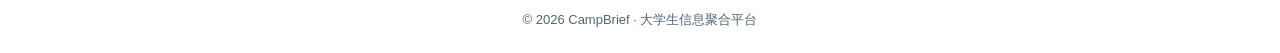
==== commit fe4e4957: "Refresh homepage data and tighten news filtering" ====
--- a/index.html
+++ b/index.html
@@ -96,7 +96,7 @@
       <header class="board-head">
         <div class="board-title-wrap">
           <span class="board-icon"><svg class="icon"><use href="#i-news"/></svg></span>
-          <h2 class="board-title">每日资讯</h2>
+          <h2 class="board-title">近三日资讯</h2>
           <span class="board-count" data-count="news"></span>
         </div>
         <a class="board-more" href="pages/daily-news/index.html">全部<svg class="icon-sm icon"><use href="#i-arrow"/></svg></a>
--- a/assets/css/style.css
+++ b/assets/css/style.css
@@ -16,8 +16,6 @@
   --option-accent:#8AB4D6;
   --option-accent-soft:rgba(138,180,214,.12);
   --focus-ring:rgba(29,155,240,.16);
-  --thumb-orbit:rgba(239,243,244,.08);
-  --thumb-line:rgba(239,243,244,.12);
   --control-hover:rgba(231,233,234,.08);
   --solid-action-bg:#E7E9EA;
   --solid-action-text:#000000;
@@ -46,8 +44,6 @@
   --option-accent:#4F6E84;
   --option-accent-soft:#EFF3F4;
   --focus-ring:rgba(29,155,240,.16);
-  --thumb-orbit:rgba(15,20,25,.08);
-  --thumb-line:rgba(15,20,25,.12);
   --control-hover:#EFF3F4;
   --status-pending-text:#536471;
   --status-pending-line:#CFD9DE;
@@ -547,83 +543,18 @@
 }
 .date-modal-actions .btn{flex:1}
 .card{
-  display:grid;
-  grid-template-columns:260px minmax(0,1fr);
-  gap:24px;
-  padding:18px;
-  border:1px solid var(--line);
-  border-radius:16px;
+  display:block;
+  padding:16px;
+  border:1px solid var(--line);
+  border-radius:14px;
   background:var(--panel);
 }
 .card[hidden]{display:none}
-.thumb{
-  min-height:164px;
-  border:1px solid var(--line);
-  border-radius:13px;
-  background:var(--panel-2);
-  display:grid;
-  place-items:center;
-  overflow:hidden;
-  position:relative;
-}
-.thumb::before,
-.thumb::after{
-  content:"";
-  position:absolute;
-  border-radius:999px;
-  border:1px solid var(--thumb-orbit);
-}
-.thumb::before{
-  width:170px;
-  height:170px;
-  right:-54px;
-  top:-72px;
-}
-.thumb::after{
-  width:230px;
-  height:230px;
-  left:-98px;
-  bottom:-136px;
-}
-.thumb-inner{
-  position:relative;
-  z-index:1;
-  display:flex;
-  flex-direction:column;
-  align-items:center;
-  gap:12px;
-  color:var(--muted);
-  font-size:13px;
-}
-.thumb-icon{
-  width:54px;
-  height:54px;
-  border-radius:18px;
-  display:grid;
-  place-items:center;
-  border:1px solid var(--line);
-  background:var(--option-accent-soft);
-}
-.thumb-lines{
-  display:flex;
-  flex-direction:column;
-  gap:6px;
-  align-items:center;
-}
-.thumb-lines span{
-  display:block;
-  height:5px;
-  border-radius:999px;
-  background:var(--thumb-line);
-}
-.thumb-lines span:nth-child(1){width:112px}
-.thumb-lines span:nth-child(2){width:72px}
-
 .card-main{
   min-width:0;
   display:flex;
   flex-direction:column;
-  gap:12px;
+  gap:10px;
 }
 .card-head{
   display:flex;
@@ -676,6 +607,16 @@
   color:var(--ice);
   border-color:var(--line-strong);
   background:var(--option-accent-soft);
+}
+.badge-hot{
+  color:#E8453C;
+  border-color:rgba(232,69,60,.5);
+  background:rgba(232,69,60,.1);
+}
+.badge-important{
+  color:#F59E0B;
+  border-color:rgba(245,158,11,.5);
+  background:rgba(245,158,11,.1);
 }
 .status-badge.status-pending{
   color:var(--status-pending-text,#8B98A5);
@@ -761,6 +702,201 @@
   background:var(--panel);
   font-weight:800;
 }
+.page-btn:disabled{
+  opacity:.4;
+  cursor:not-allowed;
+}
+.page-ellipsis{
+  display:inline-flex;
+  align-items:center;
+  justify-content:center;
+  min-width:40px;
+  height:40px;
+  color:var(--text-secondary);
+  user-select:none;
+}
+
+/* ===== 轮播组件 - 滚轮缓慢滑动模式 ===== */
+.carousel{
+  position:relative;
+  margin-bottom:24px;
+}
+.carousel-header{
+  display:flex;
+  align-items:center;
+  justify-content:space-between;
+  gap:12px;
+  margin-bottom:14px;
+}
+.carousel-title{
+  display:flex;
+  align-items:center;
+  gap:8px;
+  font-size:16px;
+  font-weight:780;
+  letter-spacing:-.01em;
+  color:var(--text);
+}
+.carousel-title .icon{
+  color:var(--option-accent);
+}
+.carousel-hint{
+  font-size:12px;
+  color:var(--muted);
+  display:inline-flex;
+  align-items:center;
+  gap:4px;
+}
+.carousel-viewport{
+  position:relative;
+  overflow:hidden;
+  border-radius:16px;
+  cursor:grab;
+  user-select:none;
+  -webkit-user-select:none;
+}
+.carousel-viewport.is-dragging{
+  cursor:grabbing;
+}
+.carousel-track{
+  display:flex;
+  gap:14px;
+  will-change:transform;
+  /* 无 transition：由 JS requestAnimationFrame 驱动连续位移 */
+}
+.carousel-card{
+  flex:0 0 320px;
+  display:flex;
+  flex-direction:column;
+  gap:10px;
+  padding:18px;
+  border:1px solid var(--line);
+  border-radius:14px;
+  background:var(--panel);
+  text-decoration:none;
+  transition:border-color .2s, box-shadow .2s, transform .2s;
+  user-select:none;
+}
+.carousel-card:hover{
+  border-color:var(--line-strong);
+  box-shadow:0 6px 24px rgba(0,0,0,.1);
+  transform:translateY(-2px);
+}
+.carousel-card-tag{
+  display:inline-flex;
+  align-items:center;
+  gap:5px;
+  height:24px;
+  padding:0 9px;
+  border-radius:999px;
+  font-size:11px;
+  font-weight:720;
+  white-space:nowrap;
+  align-self:flex-start;
+}
+.carousel-card-tag.tag-featured{
+  color:#E8453C;
+  border:1px solid rgba(232,69,60,.5);
+  background:rgba(232,69,60,.1);
+}
+.carousel-card-tag.tag-normal{
+  color:var(--option-accent);
+  border:1px solid var(--line-strong);
+  background:var(--option-accent-soft);
+}
+.carousel-card-head{
+  display:flex;
+  align-items:flex-start;
+  justify-content:space-between;
+  gap:10px;
+}
+.carousel-card-title{
+  font-size:16px;
+  font-weight:760;
+  line-height:1.35;
+  letter-spacing:-.01em;
+  color:var(--text);
+}
+.carousel-card-meta{
+  display:flex;
+  align-items:center;
+  flex-wrap:wrap;
+  gap:6px 12px;
+  color:var(--muted);
+  font-size:13px;
+}
+.carousel-card-desc{
+  color:var(--muted);
+  font-size:13px;
+  line-height:1.6;
+  display:-webkit-box;
+  -webkit-line-clamp:2;
+  -webkit-box-orient:vertical;
+  overflow:hidden;
+}
+.carousel-nav{
+  position:absolute;
+  top:50%;
+  transform:translateY(-50%);
+  width:36px;
+  height:36px;
+  display:grid;
+  place-items:center;
+  border-radius:50%;
+  border:1px solid var(--line);
+  background:var(--panel);
+  color:var(--text);
+  cursor:pointer;
+  z-index:5;
+  transition:background .15s, border-color .15s, opacity .15s;
+  box-shadow:0 2px 10px rgba(0,0,0,.08);
+}
+.carousel-nav:hover{
+  background:var(--control-hover);
+  border-color:var(--line-strong);
+}
+.carousel-nav:disabled{
+  opacity:.3;
+  cursor:not-allowed;
+}
+.carousel-nav.prev{left:-8px}
+.carousel-nav.next{right:-8px}
+
+/* 滑动条 */
+.carousel-slider{
+  margin-top:14px;
+  padding:0 4px;
+  user-select:none;
+}
+.carousel-slider-track{
+  position:relative;
+  height:6px;
+  border-radius:999px;
+  background:var(--panel-2);
+  border:1px solid var(--line);
+  cursor:pointer;
+}
+.carousel-slider-thumb{
+  position:absolute;
+  top:0;
+  left:0;
+  height:100%;
+  min-width:40px;
+  border-radius:999px;
+  background:var(--option-accent);
+  transition:width .2s;
+}
+.carousel-slider-track:hover .carousel-slider-thumb{
+  background:var(--accent);
+}
+@media(max-width:680px){
+  .carousel-card{flex:0 0 280px}
+  .carousel-nav.prev{left:0}
+  .carousel-nav.next{right:0}
+}
+@media(prefers-reduced-motion:reduce){
+  .carousel-card:hover{transform:none}
+}
 
 .placeholder-panel{
   border:1px solid var(--line);
@@ -789,6 +925,329 @@
 }
 a.btn{
   text-decoration:none;
+}
+
+/* 资讯详情页 */
+.back-link{
+  display:inline-flex;
+  align-items:center;
+  gap:6px;
+  color:var(--text-secondary);
+  text-decoration:none;
+  font-size:14px;
+  margin-bottom:18px;
+  padding:6px 10px;
+  border-radius:8px;
+  transition:color .15s,background .15s;
+}
+.back-link:hover{
+  color:var(--text);
+  background:var(--panel);
+}
+.news-detail{
+  border:1px solid var(--line);
+  border-radius:18px;
+  background:var(--panel);
+  padding:32px 36px;
+}
+.news-detail-meta{
+  display:flex;
+  align-items:center;
+  flex-wrap:wrap;
+  gap:14px;
+  margin-bottom:18px;
+  font-size:13px;
+  color:var(--text-secondary);
+}
+.news-detail-meta .meta-item{
+  display:inline-flex;
+  align-items:center;
+  gap:6px;
+}
+.news-detail-title{
+  font-size:26px;
+  line-height:1.35;
+  color:var(--text);
+  margin:0 0 16px;
+  font-weight:800;
+}
+.news-detail-summary{
+  font-size:16px;
+  line-height:1.7;
+  color:var(--text);
+  margin:0 0 24px;
+  padding:14px 16px;
+  border-left:3px solid var(--line-strong);
+  background:var(--bg);
+  border-radius:0 10px 10px 0;
+}
+.news-detail-body{
+  font-size:15px;
+  line-height:1.85;
+  color:var(--text);
+  white-space:pre-wrap;
+  word-wrap:break-word;
+  margin:0 0 28px;
+}
+.news-detail-actions{
+  display:flex;
+  align-items:center;
+  flex-wrap:wrap;
+  gap:12px;
+  margin-bottom:20px;
+}
+.news-detail-notice{
+  font-size:12px;
+  color:var(--text-secondary);
+  line-height:1.6;
+  margin:0;
+  padding-top:16px;
+  border-top:1px dashed var(--line);
+}
+.news-detail-notice a{
+  color:var(--text-secondary);
+  text-decoration:underline;
+}
+.news-detail-empty{
+  text-align:center;
+  padding:60px 20px;
+  color:var(--text-secondary);
+}
+.news-detail-empty svg{
+  width:40px;
+  height:40px;
+  margin-bottom:12px;
+  opacity:.5;
+}
+.news-detail-empty h2{
+  font-size:20px;
+  color:var(--text);
+  margin:0 0 8px;
+}
+.news-detail-empty p{
+  margin:0 0 18px;
+}
+.news-detail-empty .btn{
+  margin-top:6px;
+}
+@media(max-width:720px){
+  .news-detail{padding:22px 18px;}
+  .news-detail-title{font-size:22px;}
+}
+
+/* 考试详情页 */
+.exam-detail{
+  border:1px solid var(--line);
+  border-radius:18px;
+  background:var(--panel);
+  padding:32px 36px;
+}
+.exam-official-callout{
+  display:flex;
+  align-items:flex-start;
+  gap:12px;
+  padding:14px 16px;
+  margin-bottom:24px;
+  border:1px solid var(--line-strong);
+  border-left:4px solid var(--accent);
+  border-radius:0 12px 12px 0;
+  background:var(--bg);
+}
+.exam-official-callout svg{
+  width:22px;
+  height:22px;
+  flex-shrink:0;
+  margin-top:2px;
+  color:var(--accent);
+}
+.exam-official-callout div{
+  display:flex;
+  flex-direction:column;
+  gap:10px;
+}
+.exam-official-callout strong{
+  font-size:14px;
+  line-height:1.6;
+  color:var(--text);
+}
+.exam-official-callout .btn-sm{
+  align-self:flex-start;
+  font-size:13px;
+  padding:6px 14px;
+}
+.exam-detail-meta{
+  display:flex;
+  align-items:center;
+  flex-wrap:wrap;
+  gap:14px;
+  margin-bottom:18px;
+  font-size:13px;
+  color:var(--text-secondary);
+}
+.exam-detail-title{
+  font-size:26px;
+  line-height:1.35;
+  color:var(--text);
+  margin:0 0 16px;
+  font-weight:800;
+}
+.exam-detail-summary{
+  font-size:16px;
+  line-height:1.7;
+  color:var(--text);
+  margin:0 0 24px;
+  padding:14px 16px;
+  border-left:3px solid var(--line-strong);
+  background:var(--bg);
+  border-radius:0 10px 10px 0;
+}
+.exam-info-grid{
+  display:grid;
+  grid-template-columns:repeat(auto-fit,minmax(200px,1fr));
+  gap:14px;
+  margin-bottom:28px;
+}
+.exam-info-item{
+  display:flex;
+  align-items:center;
+  gap:12px;
+  padding:14px 16px;
+  border:1px solid var(--line);
+  border-radius:12px;
+  background:var(--bg);
+}
+.exam-info-icon{
+  flex-shrink:0;
+  width:36px;
+  height:36px;
+  display:flex;
+  align-items:center;
+  justify-content:center;
+  border-radius:10px;
+  background:var(--panel);
+  color:var(--accent);
+}
+.exam-info-text{
+  display:flex;
+  flex-direction:column;
+  gap:2px;
+  min-width:0;
+}
+.exam-info-label{
+  font-size:12px;
+  color:var(--text-secondary);
+}
+.exam-info-value{
+  font-size:14px;
+  font-weight:600;
+  color:var(--text);
+}
+.exam-section{
+  margin-bottom:28px;
+}
+.exam-section-title{
+  display:flex;
+  align-items:center;
+  gap:8px;
+  font-size:18px;
+  font-weight:700;
+  color:var(--text);
+  margin:0 0 14px;
+}
+.exam-section-body{
+  font-size:15px;
+  line-height:1.85;
+  color:var(--text);
+}
+.exam-section-body p{
+  margin:0;
+}
+.exam-subject-list{
+  list-style:none;
+  margin:0;
+  padding:0;
+  display:grid;
+  grid-template-columns:repeat(auto-fit,minmax(200px,1fr));
+  gap:10px;
+}
+.exam-subject-list li{
+  padding:10px 14px;
+  border:1px solid var(--line);
+  border-radius:10px;
+  background:var(--bg);
+  font-size:14px;
+  color:var(--text);
+}
+.exam-timeline{
+  display:flex;
+  flex-direction:column;
+  gap:10px;
+}
+.exam-timeline-item{
+  display:flex;
+  flex-direction:column;
+  gap:4px;
+  padding:12px 16px;
+  border:1px solid var(--line);
+  border-left:3px solid var(--accent);
+  border-radius:0 10px 10px 0;
+  background:var(--bg);
+}
+.exam-timeline-label{
+  font-size:13px;
+  font-weight:600;
+  color:var(--text);
+}
+.exam-timeline-value{
+  font-size:14px;
+  line-height:1.6;
+  color:var(--text-secondary);
+}
+.exam-detail-actions{
+  display:flex;
+  align-items:center;
+  flex-wrap:wrap;
+  gap:12px;
+  margin-bottom:20px;
+}
+.exam-detail-notice{
+  font-size:12px;
+  color:var(--text-secondary);
+  line-height:1.6;
+  margin:0;
+  padding-top:16px;
+  border-top:1px dashed var(--line);
+}
+.exam-detail-notice a{
+  color:var(--text-secondary);
+  text-decoration:underline;
+}
+.exam-detail-empty{
+  text-align:center;
+  padding:60px 20px;
+  color:var(--text-secondary);
+}
+.exam-detail-empty svg{
+  width:40px;
+  height:40px;
+  margin-bottom:12px;
+  opacity:.5;
+}
+.exam-detail-empty h2{
+  font-size:20px;
+  color:var(--text);
+  margin:0 0 8px;
+}
+.exam-detail-empty p{
+  margin:0 0 18px;
+}
+.exam-detail-empty .btn{
+  margin-top:6px;
+}
+@media(max-width:720px){
+  .exam-detail{padding:22px 18px;}
+  .exam-detail-title{font-size:22px;}
+  .exam-info-grid{grid-template-columns:1fr;}
 }
 
 @media(max-width:1200px){
@@ -802,8 +1261,6 @@
   .nav{flex-wrap:wrap;justify-content:flex-end}
   .title-row{align-items:flex-start;flex-direction:column}
   .filter-row{grid-template-columns:1fr;gap:10px}
-  .card{grid-template-columns:1fr}
-  .thumb{min-height:150px}
   .card-head{flex-direction:column}
   .actions{flex-wrap:wrap}
 }
--- a/assets/css/home.css
+++ b/assets/css/home.css
@@ -56,7 +56,9 @@
   position:relative;
   overflow:hidden;
   transition:opacity .15s, transform .1s;
-  animation:heroIn .9s cubic-bezier(.22,1,.36,1) .55s backwards;
+}
+body.js-ready .hero-btn{
+  animation:heroIn 1.3s cubic-bezier(.22,1,.36,1) .8s backwards;
 }
 .hero-btn:hover{opacity:.88}
 .hero-btn:active{transform:scale(.97)}
@@ -66,11 +68,12 @@
   from{ opacity:0; transform:translateY(22px); }
   to{ opacity:1; transform:translateY(0); }
 }
-.hero-title{
-  animation:heroIn .9s cubic-bezier(.22,1,.36,1) .15s backwards;
-}
-.hero-sub{
-  animation:heroIn .9s cubic-bezier(.22,1,.36,1) .35s backwards;
+/* 仅在 JS 就绪后启用入场，避免 CSS 未解析时元素闪现 */
+body.js-ready .hero-title{
+  animation:heroIn 1.3s cubic-bezier(.22,1,.36,1) .2s backwards;
+}
+body.js-ready .hero-sub{
+  animation:heroIn 1.3s cubic-bezier(.22,1,.36,1) .5s backwards;
 }
 
 /* ===== Hero 按钮涟漪 ===== */
@@ -80,7 +83,7 @@
   background:rgba(255,255,255,.35);
   transform:scale(0);
   pointer-events:none;
-  animation:rippleEffect .6s ease-out forwards;
+  animation:rippleEffect .8s ease-out forwards;
 }
 @keyframes rippleEffect{
   to{ transform:scale(4); opacity:0; }
@@ -104,8 +107,8 @@
   margin:0 auto;
   opacity:0;
   transform:translateY(24px);
-  transition:opacity .6s cubic-bezier(.16,1,.3,1),
-             transform .6s cubic-bezier(.16,1,.3,1);
+  transition:opacity .9s cubic-bezier(.16,1,.3,1),
+             transform .9s cubic-bezier(.16,1,.3,1);
 }
 .home-main.is-visible{
   opacity:1;
@@ -124,8 +127,8 @@
   min-height:0;
   opacity:0;
   transform:translateY(30px);
-  transition:opacity .7s cubic-bezier(.16,1,.3,1),
-             transform .7s cubic-bezier(.16,1,.3,1);
+  transition:opacity 1s cubic-bezier(.16,1,.3,1),
+             transform 1s cubic-bezier(.16,1,.3,1);
 }
 .board.is-visible{
   opacity:1;
@@ -138,23 +141,23 @@
 .board-pager{
   opacity:0;
   transform:translateY(10px);
-  transition:opacity .5s cubic-bezier(.22,1,.36,1),
-             transform .5s cubic-bezier(.22,1,.36,1);
+  transition:opacity .7s cubic-bezier(.22,1,.36,1),
+             transform .7s cubic-bezier(.22,1,.36,1);
 }
 .board.is-visible .board-head{
   opacity:1;
   transform:translateY(0);
-  transition-delay:.1s;
+  transition-delay:.15s;
 }
 .board.is-visible .board-body{
   opacity:1;
   transform:translateY(0);
-  transition-delay:.2s;
+  transition-delay:.3s;
 }
 .board.is-visible .board-pager{
   opacity:1;
   transform:translateY(0);
-  transition-delay:.3s;
+  transition-delay:.45s;
 }
 .board-head{
   display:flex;
@@ -261,8 +264,8 @@
   background:var(--space);
   opacity:0;
   transform:translateY(12px);
-  transition:opacity .5s cubic-bezier(.22,1,.36,1),
-             transform .5s cubic-bezier(.22,1,.36,1),
+  transition:opacity .7s cubic-bezier(.22,1,.36,1),
+             transform .7s cubic-bezier(.22,1,.36,1),
              border-color .15s,
              background .15s,
              box-shadow .2s;
@@ -278,6 +281,9 @@
   transform:translateY(-2px);
   box-shadow:0 4px 16px rgba(0,0,0,.08);
 }
+.feed-item[data-href]{
+  cursor:pointer;
+}
 .feed-item-body{
   display:flex;
   flex-direction:column;
@@ -311,6 +317,12 @@
 }
 
 /* 资讯日期块 */
+.news-head{
+  display:flex;
+  align-items:center;
+  justify-content:space-between;
+  gap:8px;
+}
 .news-date{
   display:flex;
   align-items:baseline;
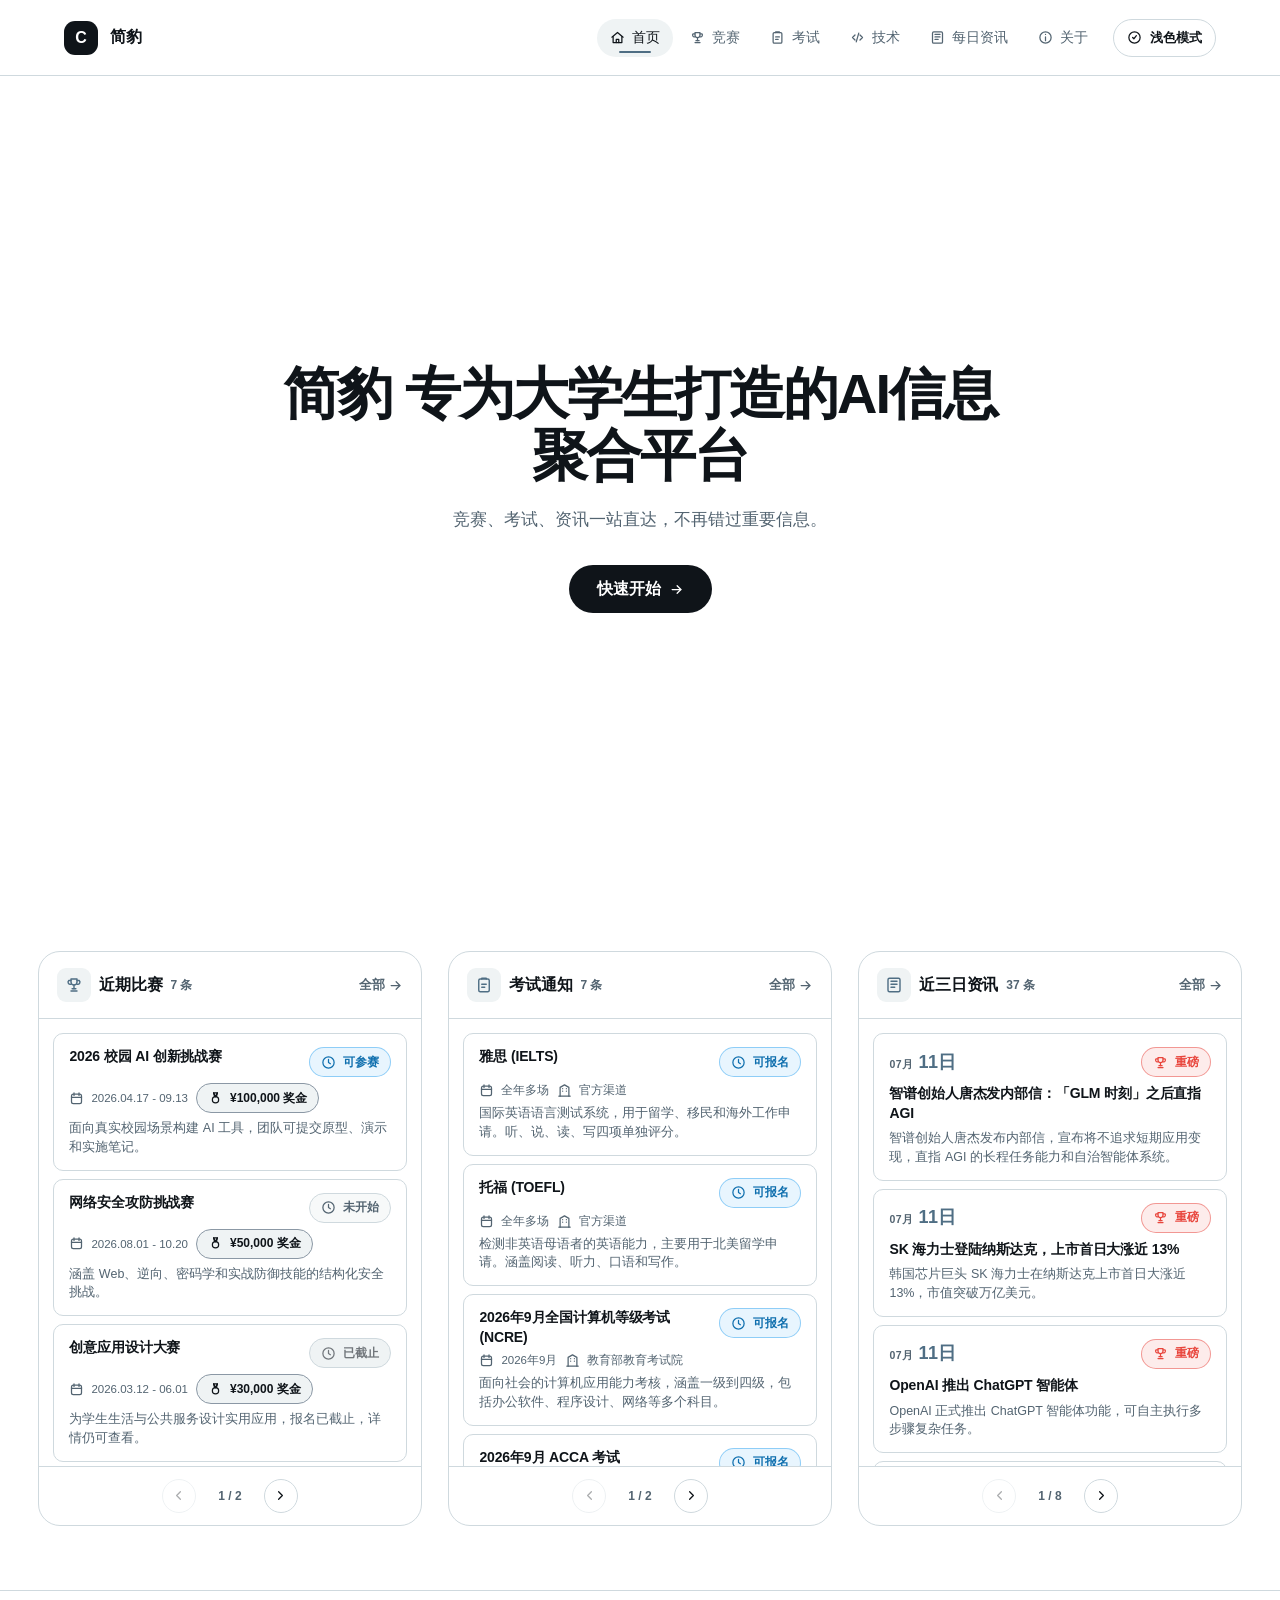
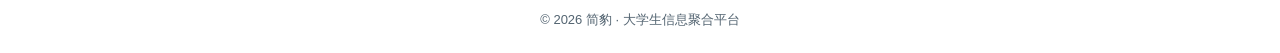
==== commit 3411490f: "Rename CampBrief branding to 简豹" ====
--- a/index.html
+++ b/index.html
@@ -3,7 +3,7 @@
 <head>
 <meta charset="UTF-8">
 <meta name="viewport" content="width=device-width, initial-scale=1.0">
-<title>CampBrief - 大学生信息聚合平台</title>
+<title>简豹 - 大学生信息聚合平台</title>
 <link rel="stylesheet" href="assets/css/style.css">
 <link rel="stylesheet" href="assets/css/home.css">
 </head>
@@ -29,7 +29,7 @@
   <header class="topbar">
     <a href="index.html" class="brand">
       <span class="brand-mark">C</span>
-      <span>CampBrief</span>
+      <span>简豹</span>
     </a>
     <div class="top-actions">
       <nav class="nav" aria-label="主导航">
@@ -49,7 +49,7 @@
 
   <section class="hero" id="hero">
     <div class="hero-inner">
-      <h1 class="hero-title">CampBrief 专为大学生打造的AI信息聚合平台</h1>
+      <h1 class="hero-title">简豹 专为大学生打造的AI信息聚合平台</h1>
       <p class="hero-sub">竞赛、考试、资讯一站直达，不再错过重要信息。</p>
       <button class="hero-btn" id="startBtn" type="button">
         快速开始 <svg class="icon-sm icon"><use href="#i-arrow"/></svg>
@@ -111,7 +111,7 @@
   </main>
 
   <footer class="home-footer">
-    <p>© 2026 CampBrief · 大学生信息聚合平台</p>
+    <p>© 2026 简豹 · 大学生信息聚合平台</p>
   </footer>
 </div>
 
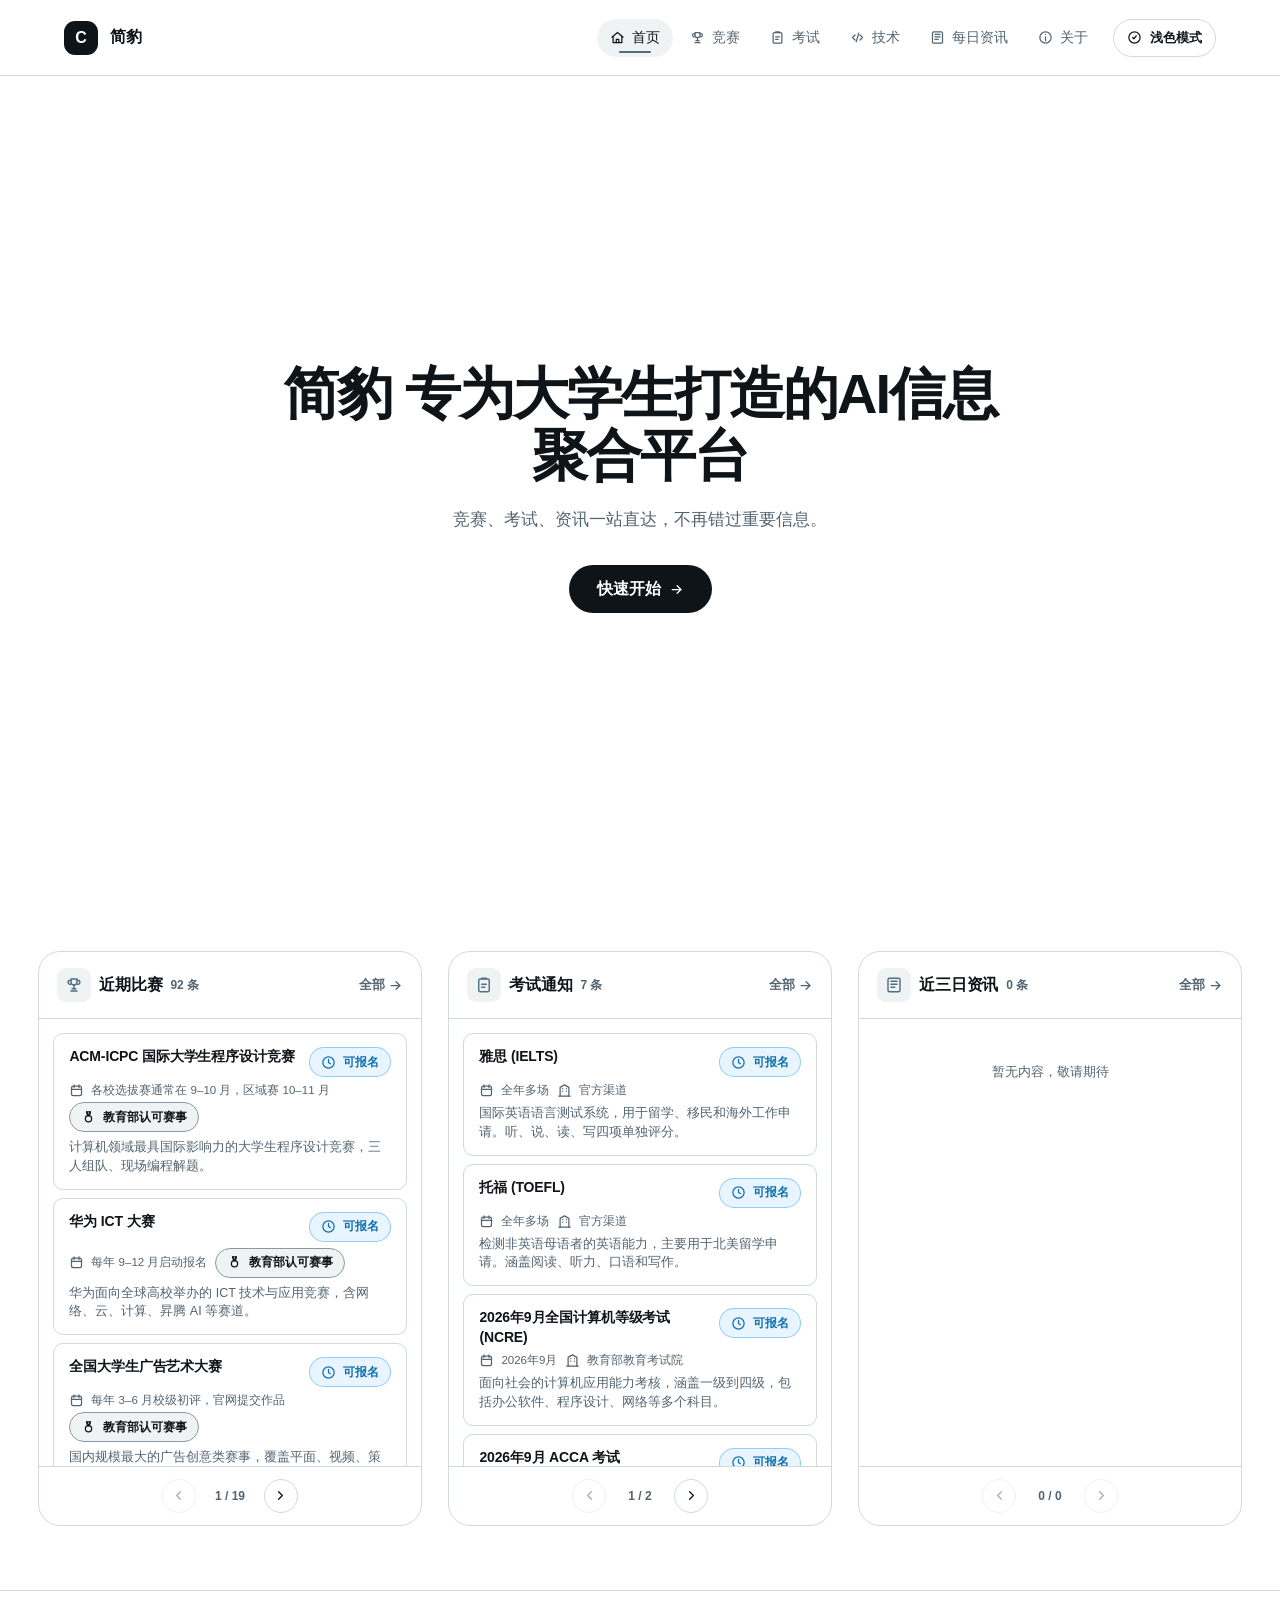
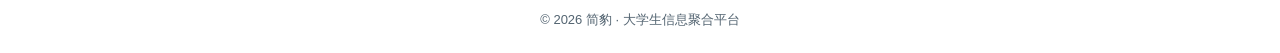
==== commit 09c30e35: "refactor: 抽取内容板块共用工具，首页改用真实数据，完善技术板块与校验脚本 - 新增 assets/js/content-utils.js：统一北京时间自然日分组、优先级排序、HTML 转义与" ====
--- a/index.html
+++ b/index.html
@@ -116,6 +116,7 @@
 </div>
 
 <script src="assets/js/main.js"></script>
+<script src="assets/js/content-utils.js"></script>
 <script src="assets/js/home.js"></script>
 </body>
 </html>
--- a/assets/css/style.css
+++ b/assets/css/style.css
@@ -54,9 +54,21 @@
   --status-closed-text:#71767B;
   --status-closed-line:#CFD9DE;
   --status-closed-bg:#EFF3F4;
+  --status-ongoing-text:#7C3AED;
+  --status-ongoing-line:rgba(124,58,237,.44);
+  --status-ongoing-bg:rgba(124,58,237,.10);
   --status-done-text:#536471;
   --status-done-line:#CFD9DE;
   --status-done-bg:#F7F9F9;
+  --tier-official-text:#0F6FAE;
+  --tier-official-line:rgba(15,111,174,.44);
+  --tier-official-bg:rgba(15,111,174,.10);
+  --tier-enterprise-text:#059669;
+  --tier-enterprise-line:rgba(5,150,105,.44);
+  --tier-enterprise-bg:rgba(5,150,105,.10);
+  --tier-hobby-text:#71767B;
+  --tier-hobby-line:#CFD9DE;
+  --tier-hobby-bg:#EFF3F4;
   --solid-action-bg:#0F1419;
   --solid-action-text:#FFFFFF;
   --brand-mark-bg:#0F1419;
@@ -569,6 +581,13 @@
   font-weight:780;
   letter-spacing:-.015em;
 }
+.card-title-link{
+  color:inherit;
+  text-decoration:none;
+}
+.card-title-link:hover{
+  color:var(--accent);
+}
 .meta-line{
   display:flex;
   align-items:center;
@@ -637,6 +656,52 @@
   color:var(--status-done-text,#A5ADB4);
   border-color:var(--status-done-line,#38444D);
   background:var(--status-done-bg,rgba(56,68,77,.18));
+}
+.status-badge.status-ongoing{
+  color:var(--status-ongoing-text,#8B5CF6);
+  border-color:var(--status-ongoing-line,rgba(139,92,246,.5));
+  background:var(--status-ongoing-bg,rgba(139,92,246,.12));
+}
+
+.card-badges{
+  display:flex;
+  align-items:center;
+  gap:8px;
+  flex-shrink:0;
+}
+.tier-badge{
+  font-weight:720;
+}
+.tier-badge.tier-official{
+  color:var(--tier-official-text);
+  border-color:var(--tier-official-line);
+  background:var(--tier-official-bg);
+}
+.tier-badge.tier-enterprise{
+  color:var(--tier-enterprise-text);
+  border-color:var(--tier-enterprise-line);
+  background:var(--tier-enterprise-bg);
+}
+.tier-badge.tier-hobby{
+  color:var(--tier-hobby-text);
+  border-color:var(--tier-hobby-line);
+  background:var(--tier-hobby-bg);
+}
+.field-tags{
+  display:flex;
+  align-items:center;
+  flex-wrap:wrap;
+  gap:8px;
+  margin-top:-4px;
+}
+.field-badge{
+  height:24px;
+  padding:0 9px;
+  font-size:12px;
+  font-weight:680;
+  color:var(--soft);
+  background:var(--panel-2);
+  border-color:var(--line);
 }
 
 .actions{
@@ -1084,6 +1149,20 @@
   font-size:13px;
   color:var(--text-secondary);
 }
+.exam-detail-meta .field-badge{
+  height:24px;
+  padding:0 9px;
+  font-size:12px;
+  font-weight:680;
+  color:var(--soft);
+  background:var(--panel-2);
+  border-color:var(--line);
+}
+.prestige-stars{
+  color:#F59E0B;
+  font-size:16px;
+  letter-spacing:2px;
+}
 .exam-detail-title{
   font-size:26px;
   line-height:1.35;
@@ -1222,6 +1301,22 @@
   color:var(--text-secondary);
   text-decoration:underline;
 }
+.competition-detail .exam-detail-summary{
+  margin-bottom:20px;
+}
+.competition-info-grid{
+  grid-template-columns:repeat(4,minmax(0,1fr));
+}
+.competition-section--about .exam-section-body{
+  font-size:16px;
+  line-height:1.9;
+}
+.competition-detail .exam-section:not(.competition-section--about){
+  padding-top:2px;
+}
+.competition-detail .exam-section-body{
+  max-width:78ch;
+}
 .exam-detail-empty{
   text-align:center;
   padding:60px 20px;
@@ -1248,6 +1343,7 @@
   .exam-detail{padding:22px 18px;}
   .exam-detail-title{font-size:22px;}
   .exam-info-grid{grid-template-columns:1fr;}
+  .competition-info-grid{grid-template-columns:1fr;}
 }
 
 @media(max-width:1200px){
@@ -1264,3 +1360,14 @@
   .card-head{flex-direction:column}
   .actions{flex-wrap:wrap}
 }
+@media(max-width:540px){
+  .inner,.topbar{padding-left:16px;padding-right:16px}
+  .topbar{gap:12px}
+  .brand{gap:8px;align-items:flex-start}
+  .brand > span:last-child{max-width:2em;line-height:1.1}
+  .top-actions{flex:1 1 0;min-width:0;align-items:stretch;gap:8px}
+  .nav{width:100%;justify-content:flex-start;gap:2px}
+  .nav-link{gap:5px;padding:8px;font-size:13px}
+  .nav-link.active::after{left:18px;right:18px}
+  .theme-toggle{align-self:flex-start;min-height:34px;padding:0 10px;font-size:12px}
+}
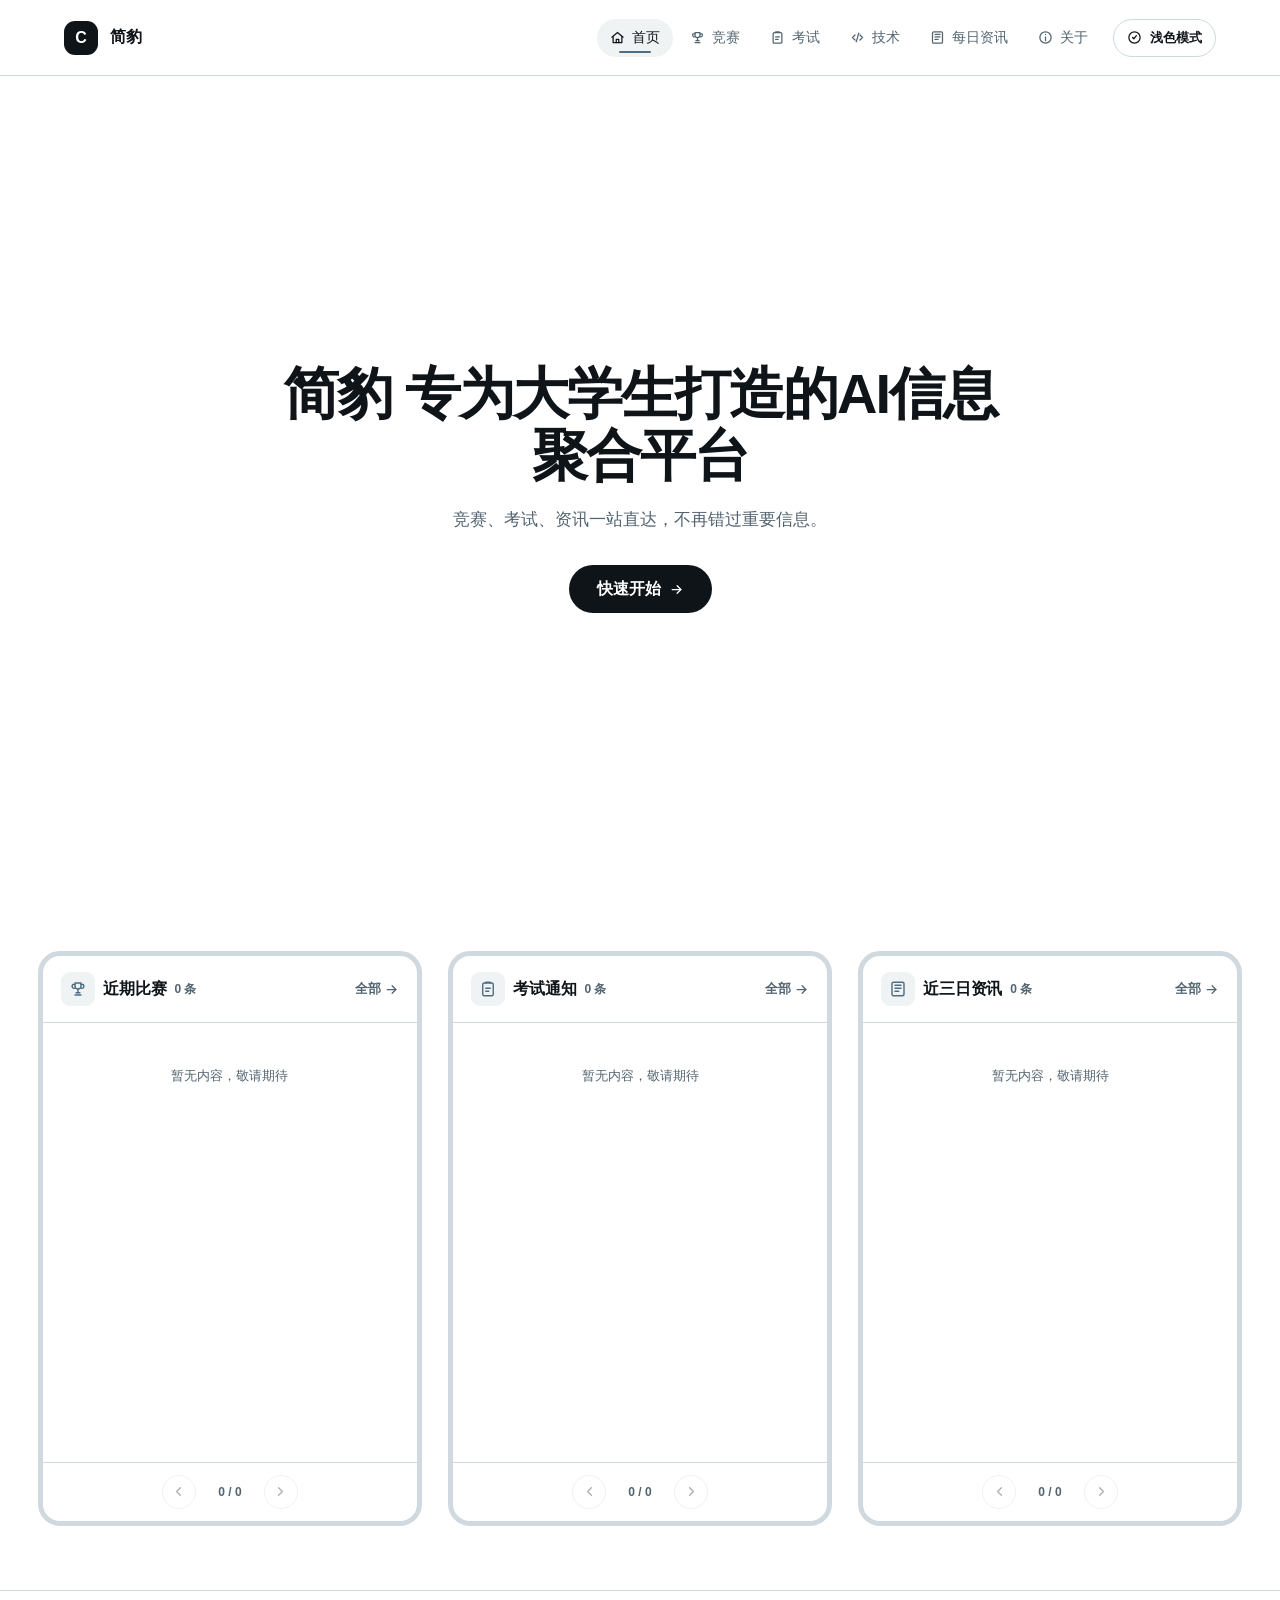
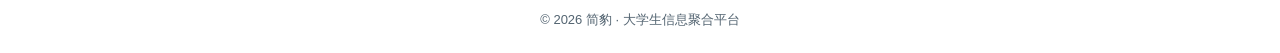
==== commit 56695a60: "Refine CampBrief content pages and shared rendering" ====
--- a/index.html
+++ b/index.html
@@ -4,6 +4,7 @@
 <meta charset="UTF-8">
 <meta name="viewport" content="width=device-width, initial-scale=1.0">
 <title>简豹 - 大学生信息聚合平台</title>
+<link rel="icon" href="assets/images/favicon.svg" type="image/svg+xml">
 <link rel="stylesheet" href="assets/css/style.css">
 <link rel="stylesheet" href="assets/css/home.css">
 </head>
--- a/assets/css/style.css
+++ b/assets/css/style.css
@@ -1,4 +1,5 @@
 :root{
+  color-scheme:dark;
   --space:#000000;
   --navy:#0F1419;
   --blue:#1D9BF0;
@@ -27,6 +28,7 @@
 }
 
 body[data-theme="x-light"]{
+  color-scheme:light;
   --space:#FFFFFF;
   --navy:#F7F9F9;
   --blue:#1D9BF0;
@@ -182,6 +184,7 @@
   align-items:center;
   gap:4px;
 }
+.nav-scroll-track{display:contents}
 .nav-link{
   position:relative;
   display:flex;
@@ -228,6 +231,12 @@
   text-transform:uppercase;
   margin-bottom:10px;
 }
+.eyebrow-title{
+  font-size:28px;
+  font-weight:800;
+  letter-spacing:-.025em;
+  text-transform:none;
+}
 h1{
   font-size:42px;
   line-height:1.05;
@@ -274,11 +283,83 @@
   font-size:15px;
   font-weight:720;
 }
+.filter-scroll{
+  position:relative;
+  overflow-x:auto;
+  -webkit-overflow-scrolling:touch;
+  scrollbar-width:none;
+  -ms-overflow-style:none;
+  cursor:grab;
+  user-select:none;
+  -webkit-user-select:none;
+  overscroll-behavior-x:contain;
+}
+.filter-scroll::-webkit-scrollbar{display:none}
+.filter-scroll.is-dragging{cursor:grabbing}
+.filter-scroll::before,
+.filter-scroll::after{
+  content:"";
+  position:absolute;
+  top:0;
+  bottom:0;
+  width:20px;
+  pointer-events:none;
+  opacity:0;
+  transition:opacity .2s;
+  z-index:2;
+}
+.filter-scroll::before{
+  left:0;
+  background:linear-gradient(to right, var(--panel), transparent);
+}
+.filter-scroll::after{
+  right:0;
+  background:linear-gradient(to left, var(--panel), transparent);
+}
+.filter-scroll.is-scrollable:not(.is-scroll-start)::before{opacity:1}
+.filter-scroll.is-scrollable:not(.is-scroll-end)::after{opacity:1}
+.filter-slider{
+  grid-column:2;
+  margin-top:8px;
+  padding:0 10px;
+  user-select:none;
+  -webkit-user-select:none;
+}
+.filter-slider[hidden]{display:none}
+.filter-slider-track{
+  position:relative;
+  height:5px;
+  border-radius:999px;
+  background:var(--panel-2);
+  border:1px solid var(--line);
+  cursor:pointer;
+}
+.filter-slider-thumb{
+  position:absolute;
+  top:0;
+  left:0;
+  height:100%;
+  min-width:40px;
+  border-radius:999px;
+  background:var(--option-accent);
+  transition:width .2s, background .2s;
+}
+.filter-slider-track:hover .filter-slider-thumb{
+  background:var(--accent);
+}
 .options{
   display:flex;
   align-items:center;
   flex-wrap:wrap;
   gap:10px 18px;
+}
+.filter-scroll .options{
+  flex-wrap:nowrap;
+  padding:2px 10px;
+}
+.filter-scroll .options .option{
+  white-space:nowrap;
+  flex-shrink:0;
 }
 .option{
   display:inline-flex;
@@ -740,32 +821,47 @@
   display:flex;
   align-items:center;
   justify-content:center;
-  gap:10px;
-  padding-top:28px;
+  flex-wrap:wrap;
+  column-gap:16px;
+  row-gap:12px;
+  padding-top:32px;
+}
+.pagination-controls{
+  display:flex;
+  align-items:center;
+  gap:4px;
+  padding:4px;
+  border:1px solid var(--line);
+  border-radius:12px;
+  background:var(--panel);
+  box-shadow:0 3px 10px rgba(15,23,42,.04);
 }
 .page-btn{
-  width:40px;
-  height:40px;
+  width:36px;
+  height:36px;
   display:inline-flex;
   align-items:center;
   justify-content:center;
-  border-radius:50%;
-  border:1.5px solid var(--line);
+  border:0;
+  border-radius:8px;
   color:var(--soft);
-  background:var(--panel);
+  background:transparent;
   font-size:14px;
-  font-weight:600;
-  transition:all .15s;
-}
-.page-btn:hover{
-  color:var(--text);
-  border-color:var(--line-strong);
+  font-weight:700;
+  transition:background .15s,color .15s,transform .15s;
+}
+.page-btn:hover:not(:disabled){
+  color:var(--text);
+  background:var(--control-hover);
 }
 .page-btn.active{
-  color:var(--text);
-  border-color:var(--text);
-  background:var(--panel);
+  color:var(--solid-action-text);
+  background:var(--solid-action-bg);
   font-weight:800;
+}
+.page-btn:focus-visible,.page-jump-input:focus-visible,.page-jump-submit:focus-visible{
+  outline:3px solid var(--focus-ring);
+  outline-offset:2px;
 }
 .page-btn:disabled{
   opacity:.4;
@@ -775,11 +871,59 @@
   display:inline-flex;
   align-items:center;
   justify-content:center;
-  min-width:40px;
-  height:40px;
+  min-width:20px;
+  height:36px;
   color:var(--text-secondary);
   user-select:none;
 }
+.pagination-jump{
+  display:flex;
+  align-items:center;
+  gap:7px;
+  color:var(--text-secondary);
+  font-size:13px;
+  white-space:nowrap;
+}
+.pagination-jump label{display:inline-flex;align-items:center;gap:5px;}
+.page-jump-input{
+  width:3.25em;
+  height:34px;
+  padding:0 6px;
+  border:1px solid var(--line);
+  border-radius:8px;
+  color:var(--text);
+  background:var(--panel);
+  font:inherit;
+  font-weight:700;
+  text-align:center;
+  font-variant-numeric:tabular-nums;
+  appearance:textfield;
+  -moz-appearance:textfield;
+}
+.page-jump-input::-webkit-inner-spin-button,
+.page-jump-input::-webkit-outer-spin-button{
+  appearance:none;
+  -webkit-appearance:none;
+  margin:0;
+}
+body[data-theme="x-dark"] .page-jump-input,
+body[data-theme="x-dark"] .page-jump-submit{
+  background:var(--panel-2);
+  border-color:var(--line-strong);
+}
+.page-jump-submit{
+  height:34px;
+  padding:0 12px;
+  border:1px solid var(--line-strong);
+  border-radius:8px;
+  color:var(--text);
+  background:var(--panel);
+  font:inherit;
+  font-weight:700;
+  cursor:pointer;
+  transition:background .15s,border-color .15s;
+}
+.page-jump-submit:hover{background:var(--control-hover);border-color:var(--text);}
 
 /* ===== 轮播组件 - 滚轮缓慢滑动模式 ===== */
 .carousel{
@@ -955,9 +1099,34 @@
   background:var(--accent);
 }
 @media(max-width:680px){
-  .carousel-card{flex:0 0 280px}
+  .carousel-card{flex:0 0 260px}
   .carousel-nav.prev{left:0}
   .carousel-nav.next{right:0}
+}
+@media(max-width:600px){
+  .carousel-card{flex:0 0 220px;padding:12px;border-radius:12px;gap:8px}
+  .carousel-card-tag{height:22px;padding:0 8px;font-size:10px}
+  .carousel-card-title{font-size:14px}
+  .carousel-card-meta{font-size:12px}
+  .carousel-card-desc{font-size:11px;line-height:1.55;display:-webkit-box;-webkit-line-clamp:3;-webkit-box-orient:vertical;overflow:hidden}
+  /* 手机端轮播改为原生横向滚动，避免自定义拖拽与页面滚动冲突 */
+  .carousel-viewport{
+    overflow-x:auto;
+    overflow-y:hidden;
+    -webkit-overflow-scrolling:touch;
+    overscroll-behavior-x:contain;
+    scroll-behavior:smooth;
+    scrollbar-width:none;
+    -ms-overflow-style:none;
+    cursor:default
+  }
+  .carousel-viewport::-webkit-scrollbar{display:none}
+  .carousel-viewport.is-dragging{cursor:default}
+  .carousel-track{transform:none !important;gap:8px}
+  .carousel-nav{display:none}
+  .carousel-slider{margin-top:8px;padding:0 2px}
+  .carousel-slider-track{height:4px}
+  .carousel-slider-thumb{min-width:28px}
 }
 @media(prefers-reduced-motion:reduce){
   .carousel-card:hover{transform:none}
@@ -987,6 +1156,51 @@
   flex-wrap:wrap;
   gap:12px;
   margin-top:22px;
+}
+.contact-card{
+  margin-top:20px;
+  padding:16px;
+  background:var(--panel-2);
+  border-radius:12px;
+  border:1px solid var(--line);
+}
+.placeholder-panel .contact-label{
+  margin:0 0 8px 0;
+  font-weight:600;
+  color:var(--text);
+}
+.placeholder-panel .contact-link{
+  font-size:1.2em;
+  font-weight:700;
+  color:var(--accent);
+  text-decoration:none;
+  background:transparent;
+  border:0;
+  padding:0;
+  cursor:pointer;
+  font-family:inherit;
+}
+.placeholder-panel .contact-link:hover{text-decoration:underline}
+.copy-toast{
+  position:fixed;
+  left:50%;
+  bottom:32px;
+  transform:translateX(-50%) translateY(20px);
+  padding:10px 18px;
+  border-radius:999px;
+  font-size:14px;
+  font-weight:600;
+  color:var(--solid-action-text);
+  background:var(--solid-action-bg);
+  box-shadow:0 8px 24px rgba(0,0,0,.18);
+  opacity:0;
+  pointer-events:none;
+  transition:opacity .25s ease, transform .25s ease;
+  z-index:200;
+}
+.copy-toast.is-visible{
+  opacity:1;
+  transform:translateX(-50%) translateY(0);
 }
 a.btn{
   text-decoration:none;
@@ -1100,6 +1314,118 @@
   .news-detail-title{font-size:22px;}
 }
 
+/* GitHub 趋势榜单详情页 */
+.repo-list{
+  display:flex;
+  flex-direction:column;
+  gap:16px;
+  margin:0 0 28px;
+}
+.repo-card{
+  display:flex;
+  gap:16px;
+  padding:18px 20px;
+  border:1px solid var(--line);
+  border-radius:14px;
+  background:var(--panel-2);
+  transition:border-color .2s;
+}
+.repo-card:hover{
+  border-color:var(--line-strong);
+}
+.repo-rank{
+  flex-shrink:0;
+  font-size:22px;
+  font-weight:800;
+  color:var(--accent);
+  min-width:36px;
+  text-align:center;
+  line-height:1.4;
+}
+.repo-content{
+  flex:1;
+  min-width:0;
+}
+.repo-header{
+  display:flex;
+  align-items:center;
+  gap:10px;
+  flex-wrap:wrap;
+  margin-bottom:8px;
+}
+.repo-name{
+  font-size:16px;
+  font-weight:700;
+  color:var(--text);
+  text-decoration:none;
+  word-break:break-all;
+}
+.repo-name:hover{
+  color:var(--accent);
+  text-decoration:underline;
+}
+.repo-lang{
+  font-size:12px;
+  padding:2px 8px;
+  border-radius:6px;
+  background:var(--option-accent-soft);
+  color:var(--option-accent);
+  white-space:nowrap;
+}
+.repo-stats{
+  display:flex;
+  gap:14px;
+  flex-wrap:wrap;
+  margin-bottom:10px;
+  font-size:13px;
+  color:var(--muted);
+}
+.repo-stat{
+  display:inline-flex;
+  align-items:center;
+  gap:3px;
+}
+.repo-stat-delta{
+  color:var(--accent);
+  font-weight:600;
+}
+.repo-summary{
+  font-size:14px;
+  line-height:1.6;
+  color:var(--text);
+  margin:0 0 8px;
+}
+.repo-solves{
+  font-size:13px;
+  line-height:1.6;
+  color:var(--muted);
+  margin:0 0 10px;
+  display:flex;
+  align-items:flex-start;
+  gap:6px;
+}
+.repo-solves .icon{
+  flex-shrink:0;
+  margin-top:2px;
+}
+.repo-link{
+  font-size:13px;
+  color:var(--accent);
+  text-decoration:none;
+  display:inline-flex;
+  align-items:center;
+  gap:4px;
+}
+.repo-link:hover{
+  text-decoration:underline;
+}
+@media(max-width:720px){
+  .repo-card{padding:14px 12px;gap:10px;}
+  .repo-rank{font-size:18px;min-width:28px;}
+  .repo-name{font-size:14px;}
+  .repo-stats{gap:10px;font-size:12px;}
+}
+
 /* 考试详情页 */
 .exam-detail{
   border:1px solid var(--line);
@@ -1340,34 +1666,338 @@
   margin-top:6px;
 }
 @media(max-width:720px){
-  .exam-detail{padding:22px 18px;}
-  .exam-detail-title{font-size:22px;}
-  .exam-info-grid{grid-template-columns:1fr;}
-  .competition-info-grid{grid-template-columns:1fr;}
-}
-
+  .exam-detail{padding:22px 18px}
+  .exam-detail-title{font-size:22px}
+  .exam-info-grid{grid-template-columns:1fr}
+  .competition-info-grid{grid-template-columns:1fr}
+}
+
+/* ===== 手机端详情页内部元素收紧（≤720px，不影响 PC） ===== */
+@media(max-width:720px){
+  /* 官方提示框：减小内边距和下间距 */
+  .exam-official-callout{margin-bottom:16px;padding:12px 14px;gap:10px}
+  .exam-official-callout svg{width:18px;height:18px}
+  .exam-official-callout strong{font-size:13px;line-height:1.55}
+  .exam-official-callout .btn-sm{font-size:12px;padding:5px 12px}
+
+  /* 信息网格：缩小间距和图标 */
+  .exam-info-grid{gap:10px;margin-bottom:18px}
+  .exam-info-item{padding:10px 12px;gap:10px}
+  .exam-info-icon{width:30px;height:30px;border-radius:8px}
+  .exam-info-icon .icon{width:16px;height:16px}
+  .exam-info-label{font-size:11px}
+  .exam-info-value{font-size:13px}
+
+  /* 章节：收紧标题和正文 */
+  .exam-section{margin-bottom:18px}
+  .exam-section-title{font-size:16px;margin-bottom:10px}
+  .exam-section-body{font-size:14px;line-height:1.7}
+  .competition-section--about .exam-section-body{font-size:14px;line-height:1.75}
+
+  /* 考试科目列表：单列 */
+  .exam-subject-list{grid-template-columns:1fr;gap:8px}
+  .exam-subject-list li{padding:8px 12px;font-size:13px}
+
+  /* 时间线：收紧条目 */
+  .exam-timeline{gap:8px}
+  .exam-timeline-item{padding:10px 12px}
+  .exam-timeline-label{font-size:12px}
+  .exam-timeline-value{font-size:13px;line-height:1.55}
+
+  /* 摘要块：缩小字号和内边距 */
+  .news-detail-summary,
+  .exam-detail-summary{font-size:14px;line-height:1.6;padding:12px 14px;margin-bottom:18px}
+
+  /* 正文：收紧行高 */
+  .news-detail-body{font-size:14px;line-height:1.75;margin-bottom:22px}
+
+  /* 元信息与操作区：减少间距 */
+  .news-detail-meta,
+  .exam-detail-meta{gap:10px;margin-bottom:14px;font-size:12px}
+  .news-detail-actions,
+  .exam-detail-actions{gap:10px;margin-bottom:14px}
+  .news-detail-notice,
+  .exam-detail-notice{font-size:11px;padding-top:14px}
+
+  /* 空状态：缩小内边距 */
+  .news-detail-empty,
+  .exam-detail-empty{padding:40px 16px}
+  .news-detail-empty h2,
+  .exam-detail-empty h2{font-size:18px}
+
+  /* 仓库卡片：收紧统计行 */
+  .repo-summary{font-size:13px;line-height:1.55}
+  .repo-solves{font-size:12px;line-height:1.55}
+}
+
+/* ===== Mobile: ≤1200px — 移除侧栏留白 ===== */
 @media(max-width:1200px){
   .page-shell{grid-template-columns:0 minmax(0,1fr) 0}
   .main-column{border:0}
   .inner,.topbar{padding-left:24px;padding-right:24px}
 }
+
+/* ===== Mobile: ≤860px — 导航垂直、卡片堆叠 ===== */
 @media(max-width:860px){
   .topbar{height:auto;align-items:flex-start;gap:16px;padding-top:16px;padding-bottom:16px;position:static}
-  .top-actions{align-items:flex-end;flex-direction:column}
-  .nav{flex-wrap:wrap;justify-content:flex-end}
+  .top-actions{align-items:flex-end;flex-direction:column;width:100%;flex:1 1 100%;min-width:0}
+  .nav{
+    width:100%;
+    overflow:hidden;
+    flex-wrap:nowrap;
+    gap:0;
+    /* 横向位移交由脚本轨道限位，纵向手势继续由页面原生处理 */
+    touch-action:pan-y;
+  }
+  .nav-scroll-track{
+    display:flex;
+    align-items:center;
+    min-width:max-content;
+    gap:2px;
+    transform:translate3d(0,0,0);
+    will-change:transform;
+  }
+  .nav-link{flex-shrink:0}
   .title-row{align-items:flex-start;flex-direction:column}
   .filter-row{grid-template-columns:1fr;gap:10px}
   .card-head{flex-direction:column}
   .actions{flex-wrap:wrap}
 }
-@media(max-width:540px){
+
+/* ===== Mobile: ≤600px — 全面手机适配 ===== */
+@media(max-width:600px){
+  /* 布局收窄 */
   .inner,.topbar{padding-left:16px;padding-right:16px}
-  .topbar{gap:12px}
-  .brand{gap:8px;align-items:flex-start}
-  .brand > span:last-child{max-width:2em;line-height:1.1}
-  .top-actions{flex:1 1 0;min-width:0;align-items:stretch;gap:8px}
-  .nav{width:100%;justify-content:flex-start;gap:2px}
-  .nav-link{gap:5px;padding:8px;font-size:13px}
-  .nav-link.active::after{left:18px;right:18px}
-  .theme-toggle{align-self:flex-start;min-height:34px;padding:0 10px;font-size:12px}
-}
+
+  /* 顶栏：品牌+切换同行，导航单独一行 */
+  .topbar{
+    gap:10px;
+    padding-top:12px;
+    padding-bottom:12px;
+    flex-wrap:wrap;
+    align-items:center;
+    position:relative;
+  }
+  .brand{gap:6px;font-size:15px;flex:0 0 auto;min-width:0;height:28px;align-items:center;order:1}
+  .brand>span:not(.brand-mark){line-height:28px}
+  .brand-mark{width:28px;height:28px;font-size:14px;flex:0 0 28px}
+  /* 把导航和主题按钮直接作为 topbar 的 flex 子项，避免绝对定位带来的对齐误差 */
+  .top-actions{
+    display:contents;
+  }
+  /* 主题切换拉到品牌同一行右端 */
+  .theme-toggle{
+    order:2;
+    margin-left:auto;
+    height:28px;
+    min-height:28px;
+    padding:0 10px;
+    font-size:12px;
+  }
+  /* 导航：横向滚动，不换行 */
+  .nav{
+    order:3;
+    width:100%;
+    overflow:hidden;
+    flex-wrap:nowrap;
+    gap:0;
+    padding:0;
+    position:relative;
+  }
+  .nav-scroll-track{padding:2px 2px 2px 4px}
+  /* 右侧渐变提示：还有更多内容 */
+  .nav::after{
+    content:"";
+    position:absolute;
+    right:0;
+    top:0;
+    bottom:0;
+    width:32px;
+    background:linear-gradient(to right, transparent, var(--space));
+    pointer-events:none;
+    /* 只在可滚动时显示 */
+    display:none;
+  }
+  .nav.is-scrollable::after{display:block}
+  .nav.is-scroll-end::after{display:none}
+  .nav-link{
+    flex-shrink:0;
+    padding:8px 10px;
+    font-size:13px;
+    gap:4px;
+    min-height:40px;
+  }
+  .nav-link.active::after{left:14px;right:14px}
+
+  /* 主题切换小按钮 */
+  .theme-toggle{
+    align-self:flex-end;
+    min-height:32px;
+    padding:0 10px;
+    font-size:12px;
+  }
+
+  /* 标题区 */
+  .title-row{padding:24px 0 16px}
+  h1{font-size:22px}
+  .eyebrow-title{font-size:22px}
+  .subtitle{font-size:14px}
+
+  /* 筛选区 */
+  .filter-panel{padding:12px;border-radius:12px}
+  .filter-row + .filter-row{margin-top:12px}
+  .filter-row{
+    display:flex;
+    flex-direction:column;
+    align-items:flex-start;
+    gap:4px;
+    grid-template-columns:1fr
+  }
+  .filter-label{font-size:12px;gap:5px;min-height:24px}
+  .filter-label .icon{width:14px;height:14px}
+  .filter-scroll{width:100%}
+  .filter-scroll::before,.filter-scroll::after{display:none}
+  .filter-slider{grid-column:1;width:100%;padding:0 2px;margin-top:2px}
+  .filter-slider-track{height:3px}
+  .filter-slider-thumb{min-width:28px}
+  .options{gap:4px 8px}
+  .filter-scroll .options{padding:1px 0}
+  .option{min-height:32px;font-size:12px;padding:3px 0;gap:4px}
+  .option .icon-sm{width:12px;height:12px}
+  .option-dot{width:5px;height:5px}
+  .count-pill{min-width:auto;padding:7px 11px;font-size:11px;gap:5px}
+
+  /* 搜索框 */
+  .search-wrap{margin-top:14px}
+  .search-input{height:42px;padding:0 12px 0 40px;font-size:14px}
+  .search-wrap .icon{left:12px}
+
+  /* 内容工具栏 */
+  .content-toolbar{padding:20px 0 10px;font-size:13px}
+  .sort-pill{font-size:12px;padding:4px 10px}
+
+  /* 卡片 */
+  .cards{gap:10px}
+  .card{padding:10px 12px;border-radius:12px}
+  .card-main{gap:7px}
+  .card-head{gap:10px}
+  .card-title{font-size:15px;line-height:1.35}
+  .meta-line{gap:5px 9px;font-size:12px}
+  .meta-item .icon{width:14px;height:14px}
+  .desc{font-size:12px;line-height:1.6}
+  .empty-state{padding:16px;border-radius:12px;font-size:13px}
+
+  /* 标签 */
+  .badge{height:23px;padding:0 7px;font-size:10px;gap:4px}
+  .badge .icon-sm{width:11px;height:11px}
+  .field-tags{gap:6px;margin-top:-2px}
+  .field-badge{height:21px;padding:0 7px;font-size:10px}
+
+  /* 按钮 */
+  .btn{min-height:40px;padding:0 12px;font-size:12px}
+  .actions{gap:8px}
+
+  /* 分页 */
+  .pagination{padding-top:20px;gap:8px}
+  .pagination-controls{gap:2px;padding:3px}
+  .page-btn{width:36px;height:36px;font-size:13px}
+  .page-ellipsis{min-width:20px;height:36px}
+
+  /* 详情页 */
+  .news-detail{padding:16px 14px}
+  .news-detail-title{font-size:20px}
+  .exam-detail{padding:16px 14px}
+  .exam-detail-title{font-size:20px}
+  .repo-card{flex-direction:column;gap:10px;padding:14px}
+  .repo-rank{font-size:18px;min-width:auto;text-align:left}
+  .back-link{font-size:13px;margin-bottom:12px}
+
+  /* 占位面板 */
+  .placeholder-panel{padding:18px;border-radius:14px}
+  .placeholder-panel h2{font-size:18px}
+  .placeholder-panel p{font-size:14px}
+
+  /* 日历弹窗 */
+  .date-modal-dialog{border-radius:16px;margin:12px}
+  .calendar-grid{gap:2px}
+  .calendar-day{width:36px;height:36px;font-size:13px}
+}
+
+/* ===== 手机超小屏: ≤380px ===== */
+@media(max-width:380px){
+  .inner,.topbar{padding-left:12px;padding-right:12px}
+  .topbar{gap:8px;padding-top:10px;padding-bottom:10px}
+  .brand{font-size:14px}
+  .brand-mark{width:26px;height:26px;border-radius:8px}
+  .nav-link{padding:7px 8px;font-size:12px;gap:3px}
+  h1{font-size:19px}
+  .card-title{font-size:16px}
+  .desc{font-size:12px}
+  .btn{min-height:42px;font-size:12px;padding:0 12px}
+}
+
+/* ===== 平台适配：iOS ===== */
+[data-platform="ios"] {
+  /* iOS 安全区刘海屏适配 */
+  padding-top: env(safe-area-inset-top);
+  padding-left: env(safe-area-inset-left);
+  padding-right: env(safe-area-inset-right);
+  padding-bottom: env(safe-area-inset-bottom);
+  /* iOS 平滑滚动 */
+  -webkit-overflow-scrolling: touch;
+  /* 去除点击高亮 */
+  -webkit-tap-highlight-color: transparent;
+}
+[data-platform="ios"] .topbar {
+  /* 顶栏考虑刘海 */
+  padding-top: max(12px, env(safe-area-inset-top));
+}
+[data-platform="ios"] .search-input,
+[data-platform="ios"] .page-jump-input,
+[data-platform="ios"] input[type="number"] {
+  /* iOS 输入框 ≥16px 防止聚焦时自动缩放 */
+  font-size: max(16px, inherit);
+}
+[data-platform="ios"] .btn:active,
+[data-platform="ios"] .nav-link:active,
+[data-platform="ios"] .option:active {
+  /* iOS 触控反馈 */
+  opacity: 0.7;
+  transition: opacity 0.1s;
+}
+
+/* ===== 平台适配：Android ===== */
+[data-platform="android"] {
+  /* 去除系统点击水波纹高亮 */
+  -webkit-tap-highlight-color: transparent;
+  /* Android 滚动更顺滑 */
+  overscroll-behavior: contain;
+}
+[data-platform="android"] .btn:active,
+[data-platform="android"] .nav-link:active,
+[data-platform="android"] .option:active {
+  /* Android 触控反馈 */
+  background: var(--control-hover);
+  transition: background 0.1s;
+}
+[data-platform="android"] .filter-scroll {
+  /* Android 横向滚动优化 */
+  scroll-snap-type: x proximity;
+}
+[data-platform="android"] .filter-scroll .options .option {
+  scroll-snap-align: start;
+}
+
+/* ===== 平台适配：Desktop ===== */
+[data-platform="desktop"] .btn:hover,
+[data-platform="desktop"] .nav-link:hover,
+[data-platform="desktop"] .option:hover {
+  /* PC 端 hover 效果 */
+  background: var(--control-hover);
+  border-color: var(--line-strong);
+}
+[data-platform="desktop"] .card:hover {
+  /* PC 端卡片 hover 微提升 */
+  border-color: var(--line-strong);
+  box-shadow: 0 2px 12px rgba(0,0,0,.04);
+}
--- a/assets/css/home.css
+++ b/assets/css/home.css
@@ -11,7 +11,8 @@
 
 /* 顶栏 */
 .home-shell .topbar{
-  padding:0 5vw;
+  padding-left:5vw;
+  padding-right:5vw;
 }
 
 /* Hero 首屏区 */
@@ -120,7 +121,7 @@
   display:flex;
   flex-direction:column;
   aspect-ratio:2/3;
-  border:1px solid var(--line);
+  border:5px solid var(--line);
   border-radius:22px;
   background:var(--panel);
   overflow:hidden;
@@ -296,6 +297,14 @@
   justify-content:space-between;
   gap:8px;
 }
+.feed-item-badges{
+  display:flex;
+  align-items:center;
+  justify-content:flex-end;
+  flex-wrap:wrap;
+  flex-shrink:0;
+  gap:4px;
+}
 .feed-item-title{
   font-size:14px;
   font-weight:740;
@@ -401,7 +410,7 @@
 
 /* 平板保留双列，让每块展板依然有舒适的阅读宽度。 */
 @media(max-width:1100px){
-  .home-shell .topbar{padding:0 24px}
+  .home-shell .topbar{padding-left:24px;padding-right:24px}
   .hero{padding:0 24px;min-height:calc(100vh - 76px)}
   .hero-title{font-size:28px}
   .hero-sub{font-size:15px}
@@ -413,12 +422,153 @@
   .board{aspect-ratio:4/5}
 }
 
-/* 窄屏单列，并以固定可控高度取代超长的纵向比例。 */
+/* 窄屏单列，高度按视口自适应，不再写死固定像素。 */
 @media(max-width:680px){
   .home-main{grid-template-columns:1fr;gap:16px;padding:16px 18px 28px}
-  .board{aspect-ratio:auto;min-height:520px}
+  .board{aspect-ratio:auto;min-height:min(72svh, 560px)}
   .board-head{padding:14px 16px}
   .board-list{padding:12px}
+}
+
+/* ===== 手机端优化 + 看板轮播 ===== */
+@media(max-width:768px){
+  .home-shell .topbar{padding-left:16px;padding-right:16px}
+  .hero{padding:0 16px;min-height:calc(100vh - 60px)}
+  .hero-title{font-size:24px;letter-spacing:-.025em}
+  .hero-sub{font-size:14px}
+  .hero-btn{min-height:44px;padding:0 20px;font-size:14px}
+
+  .home-main{padding:12px 14px 8px}
+  .home-main.has-carousel{
+    display:block;
+    overflow:hidden;
+    padding:12px 0 max(80px, calc(50vh - 310px));
+    position:relative;
+  }
+  .home-main.has-carousel .board-track{
+    display:flex;
+    align-items:stretch;
+    gap:12px;
+    padding-inline:max(11vw, calc(50% - 210px));
+    touch-action:pan-y;
+    will-change:transform;
+    transition:transform .45s cubic-bezier(.4,0,.2,1);
+  }
+  .home-main.has-carousel .board{
+    flex:0 0 min(78vw, 420px);
+    width:min(78vw, 420px);
+    min-width:0;
+    min-height:0;
+    /* 高度按视口自适应，同时避免过长屏幕显得太空或过短屏幕溢出 */
+    height:min(72svh, 620px);
+    max-height:min(72svh, 620px);
+    border-width:3px;
+    border-radius:16px;
+    opacity:.54;
+    filter:grayscale(.14) saturate(.58) contrast(.94);
+    transform:scale(.9);
+    transform-origin:center center;
+    box-shadow:none;
+    will-change:transform, opacity, filter;
+    transition:
+      transform .48s cubic-bezier(.4,0,.2,1),
+      opacity .38s cubic-bezier(.4,0,.2,1),
+      filter .38s cubic-bezier(.4,0,.2,1),
+      box-shadow .38s cubic-bezier(.4,0,.2,1);
+  }
+  .home-main.has-carousel .board.is-active{
+    opacity:1;
+    filter:none;
+    transform:scale(1);
+    border-color:var(--line-strong);
+    box-shadow:0 14px 30px rgba(0,0,0,.12);
+    z-index:1;
+  }
+  .home-main.has-carousel .board.is-before-active{transform-origin:right center}
+  .home-main.has-carousel .board.is-after-active{transform-origin:left center}
+  .home-main.has-carousel.is-visible .board.is-active{
+    animation:mobileBoardEnter .48s cubic-bezier(.4,0,.2,1) both;
+  }
+  .home-main.has-carousel.is-visible .board.is-leaving{
+    animation:mobileBoardExit .38s cubic-bezier(.4,0,.2,1) both;
+    z-index:0;
+  }
+  .home-main.has-carousel .board:not(.is-active){pointer-events:none}
+  .board-head{padding:14px 16px}
+  .board-icon{width:28px;height:28px}
+  .board-title{font-size:15px}
+  .board-more{font-size:12px;gap:4px}
+  .board-list{padding:10px}
+  .board-pager{padding:10px 14px}
+  .home-footer{padding:16px;font-size:12px}
+
+  /* 仅在手机端出现：居中主看板，两侧保留相邻看板的一小部分。 */
+  .board-carousel-control{
+    position:absolute;
+    top:50%;
+    transform:translateY(-50%);
+    width:38px;
+    height:38px;
+    display:grid;
+    place-items:center;
+    border-radius:50%;
+    border:2px solid var(--line-strong);
+    background:var(--panel);
+    color:var(--text);
+    cursor:pointer;
+    z-index:2;
+    box-shadow:0 2px 12px rgba(0,0,0,.15);
+    transition:background .15s, opacity .15s, transform .15s;
+  }
+  .board-carousel-control:active:not(:disabled){
+    background:var(--control-hover);
+    transform:translateY(-50%) scale(.92);
+  }
+  .board-carousel-control:focus-visible{
+    outline:3px solid var(--option-accent);
+    outline-offset:2px;
+  }
+  .board-carousel-control:disabled{opacity:.25;cursor:not-allowed}
+  .board-carousel-control svg{width:18px;height:18px;stroke-width:2.5}
+  .board-carousel-control--prev{left:4px}
+  .board-carousel-control--next{right:4px}
+}
+
+@keyframes mobileBoardEnter{
+  from{
+    opacity:.54;
+    filter:grayscale(.14) saturate(.58) contrast(.94);
+    transform:scale(.9) translateY(14px);
+    box-shadow:none;
+  }
+  72%{transform:scale(1.018) translateY(-2px)}
+  to{
+    opacity:1;
+    filter:none;
+    transform:scale(1) translateY(0);
+    box-shadow:0 14px 30px rgba(0,0,0,.12);
+  }
+}
+@keyframes mobileBoardExit{
+  from{
+    opacity:1;
+    filter:none;
+    transform:scale(1) translateY(0);
+    box-shadow:0 14px 30px rgba(0,0,0,.12);
+  }
+  to{
+    opacity:.54;
+    filter:grayscale(.14) saturate(.58) contrast(.94);
+    transform:scale(.9) translateY(10px);
+    box-shadow:none;
+  }
+}
+
+@media(max-width:380px){
+  .hero-title{font-size:21px}
+  .hero-sub{font-size:13px}
+  .board{min-height:380px}
+  .home-main.has-carousel .board{height:clamp(420px, 68svh, 520px)}
 }
 
 /* ===== 降级：尊重减少动效偏好 ===== */
@@ -435,5 +585,13 @@
     opacity:1;
     transform:none;
   }
+  .home-main.has-carousel .board-track,
+  .home-main.has-carousel .board,
+  .home-main.has-carousel.is-visible .board.is-active,
+  .home-main.has-carousel.is-visible .board.is-leaving,
+  .board-carousel-control{
+    animation:none;
+    transition:none;
+  }
   .ripple{ display:none; }
 }
